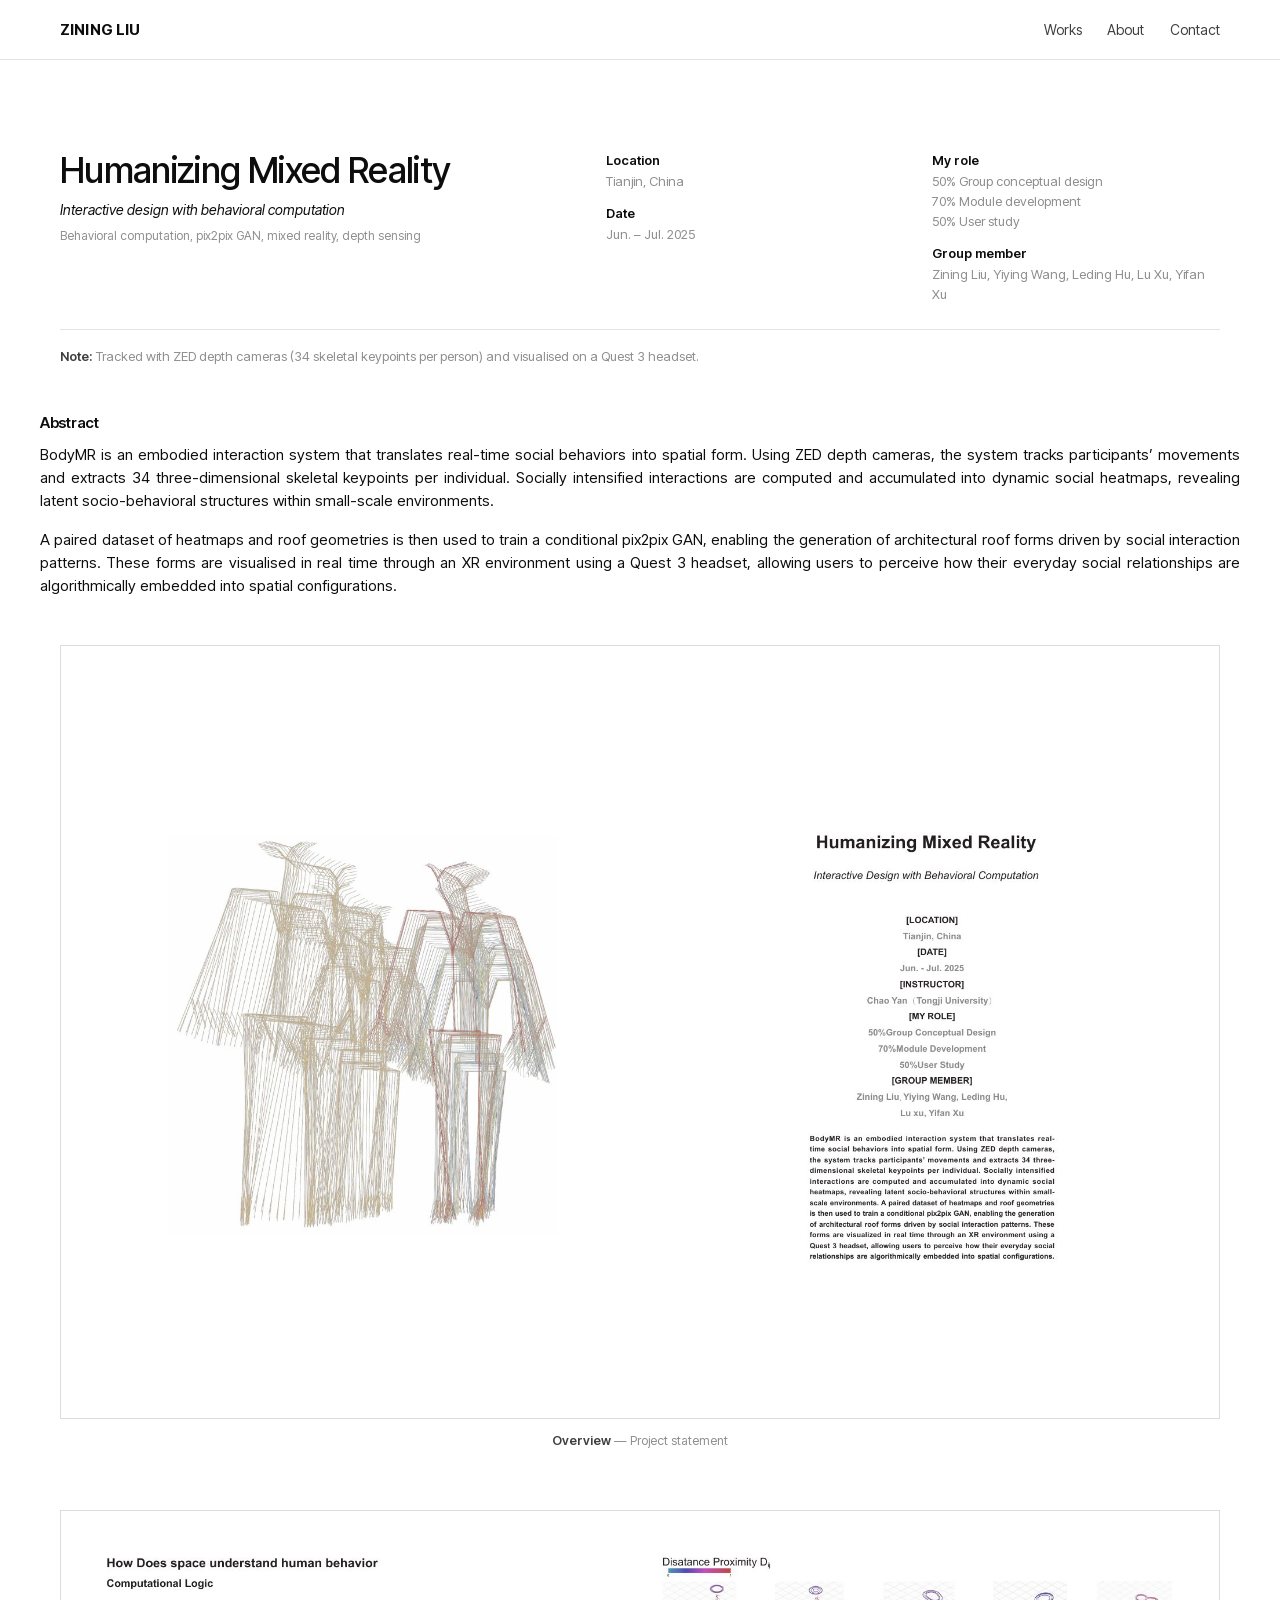
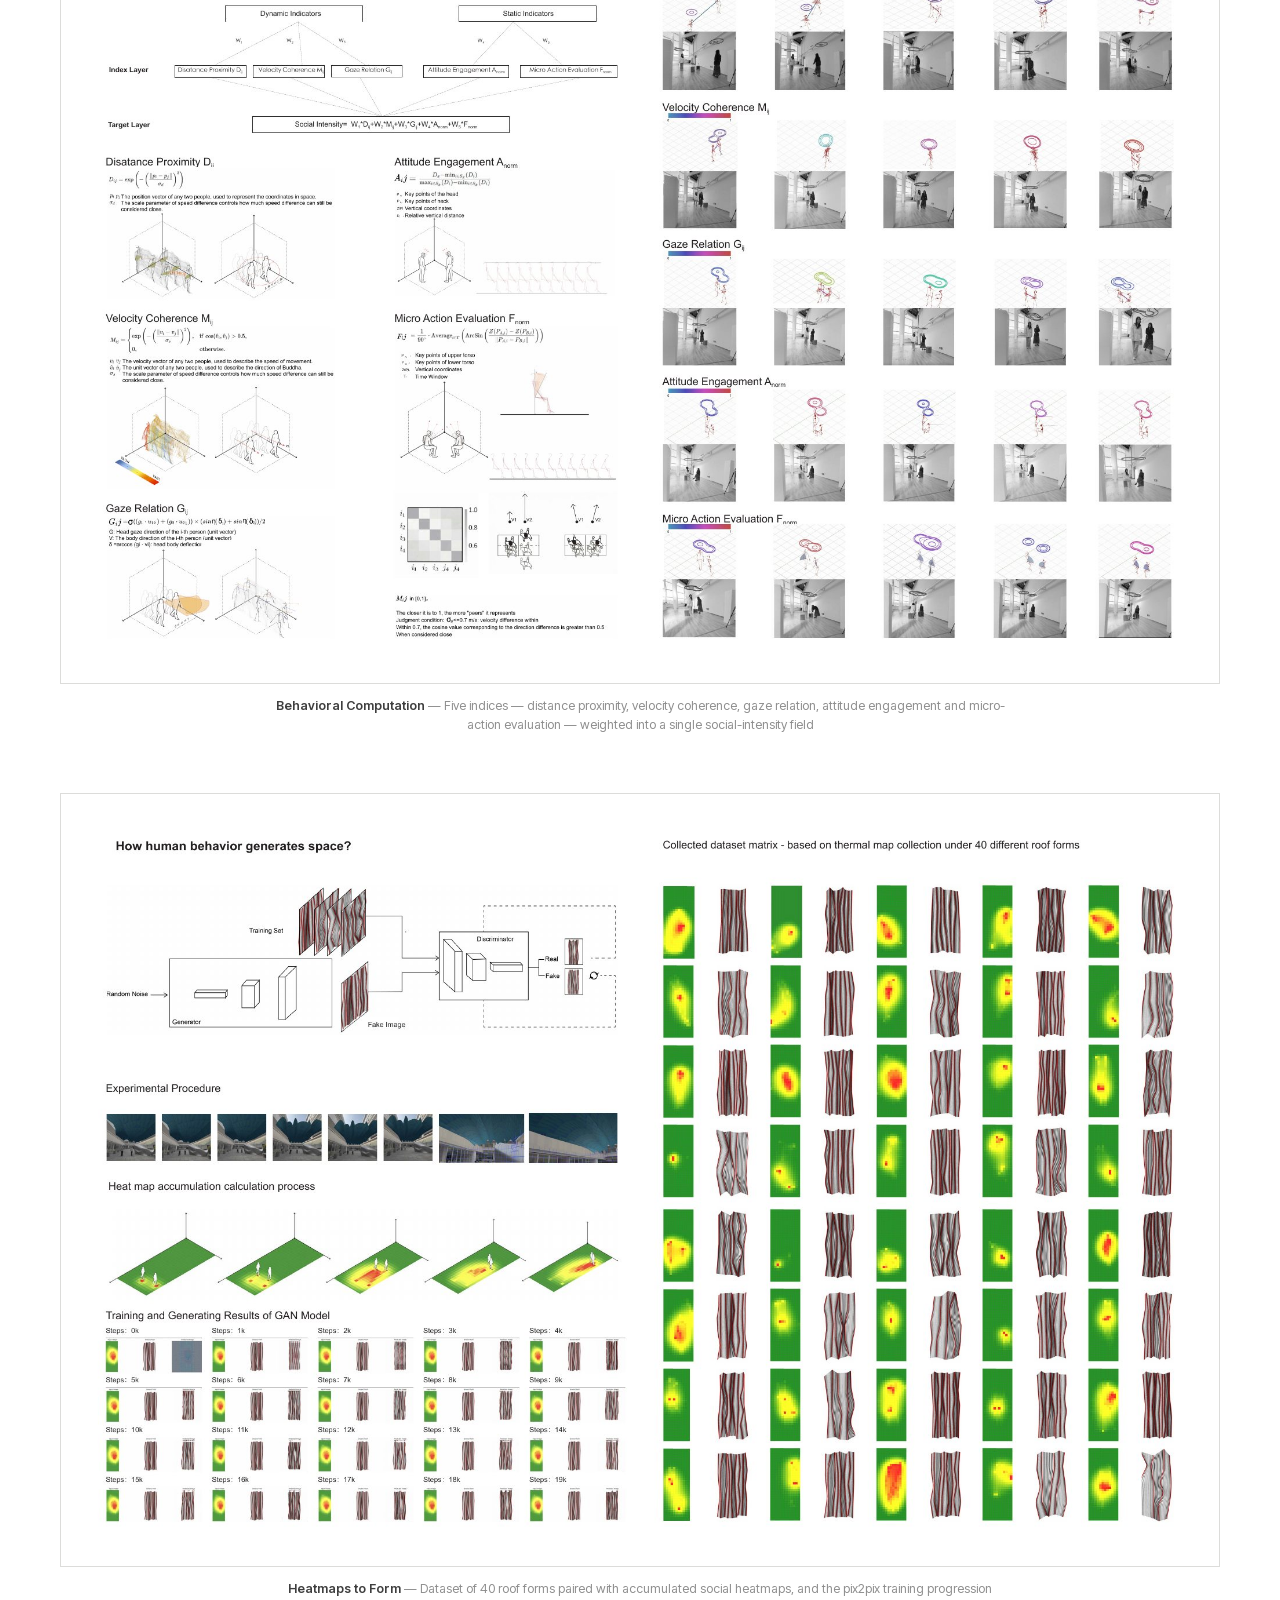
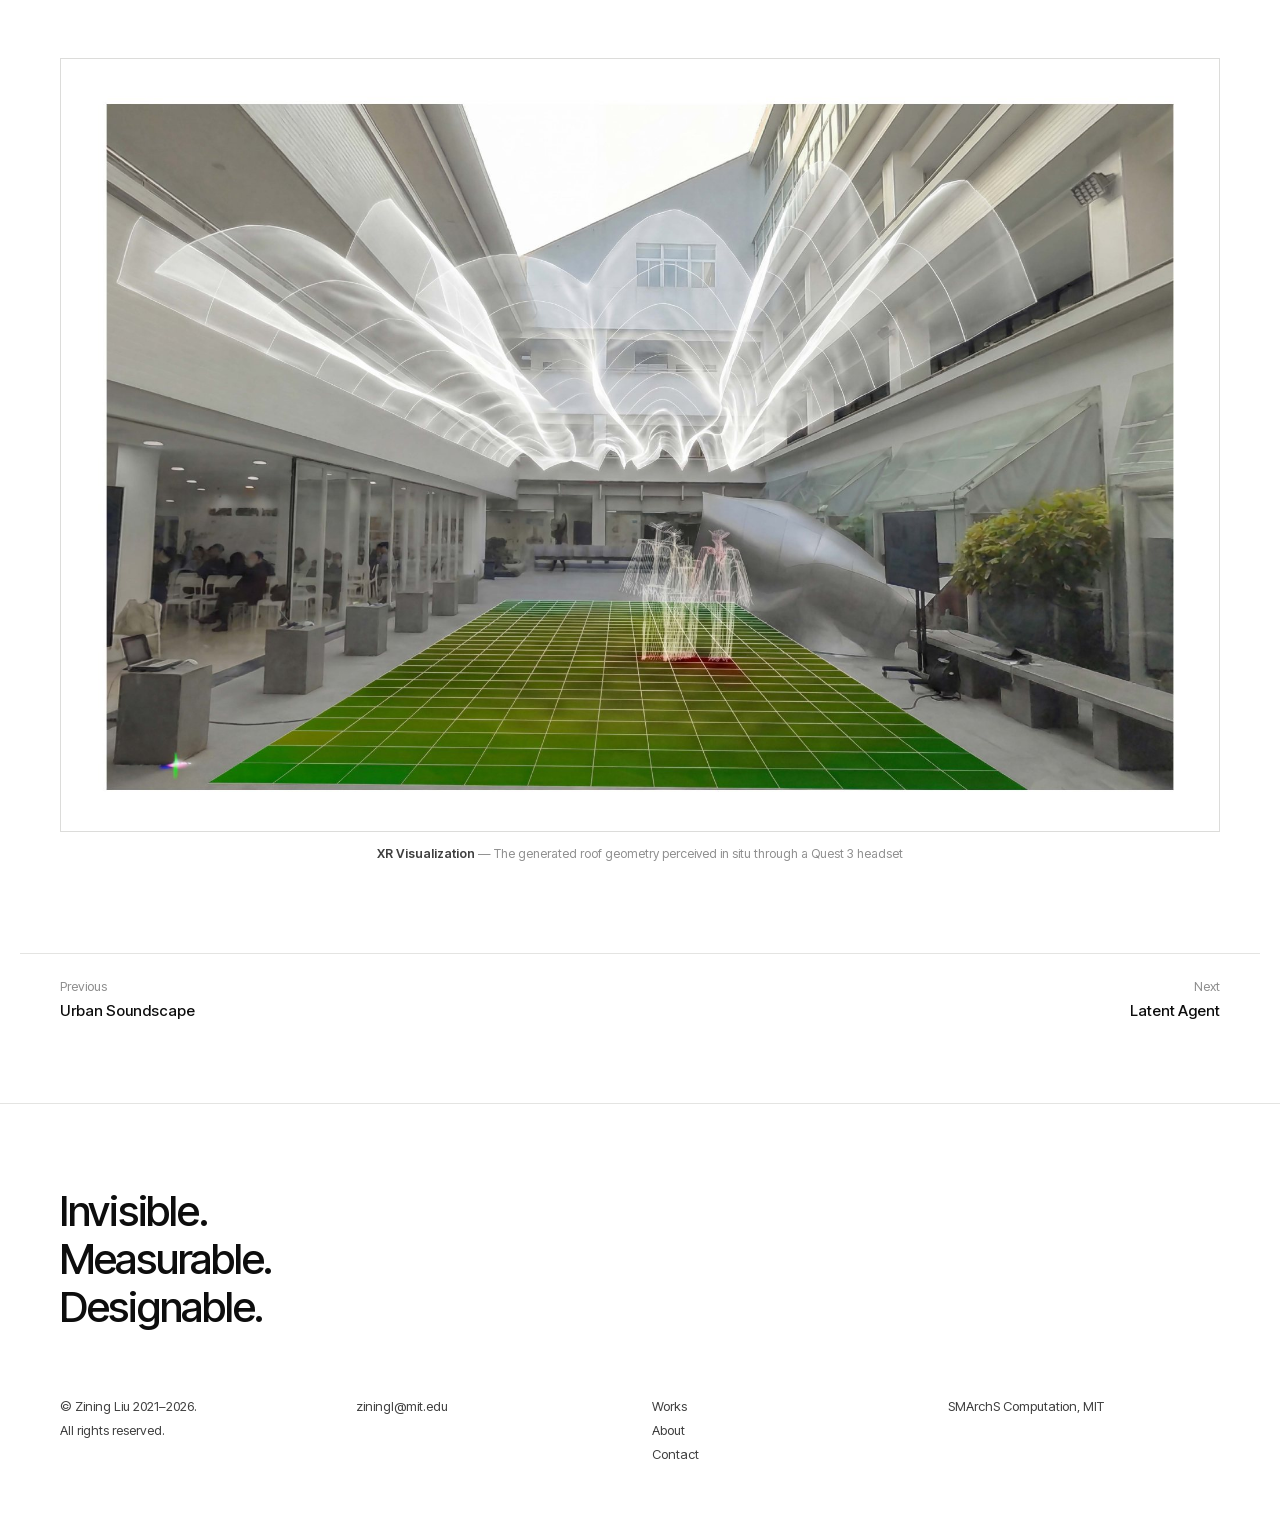
==== bodymr.html @ 59ae319b "Add Patches Are Enough (training-free VPR) as project 01 New entry page with five paper figures, rad" ====
<!doctype html>
<html lang="en">
<head>
<meta charset="utf-8">
<meta name="viewport" content="width=device-width, initial-scale=1">
<title>Humanizing Mixed Reality — Zining Liu</title>
<meta name="description" content="Interactive design with behavioral computation">
<meta property="og:title" content="Humanizing Mixed Reality — Zining Liu">
<meta property="og:description" content="Interactive design with behavioral computation">
<meta property="og:type" content="website">
<link rel="icon" href="favicon.svg" type="image/svg+xml">
<link rel="preload" href="assets/fonts/InterTight-latin.woff2" as="font" type="font/woff2" crossorigin>
<link rel="stylesheet" href="assets/css/site.css">
</head>
<body>

<header class="topbar">
  <div class="wrap">
    <a class="brand" href="index.html">Zining Liu</a>
    <nav class="nav" aria-label="Primary">
        <a href="index.html#works">Works</a>
        <a href="index.html#about">About</a>
        <a href="mailto:ziningl@mit.edu">Contact</a>
    </nav>
  </div>
</header>

<main>

<section class="wrap titleblock">
  <div>
    <h1>Humanizing Mixed Reality</h1>
    <p class="sub">Interactive design with behavioral computation</p>
    <p class="tags">Behavioral computation, pix2pix GAN, mixed reality, depth sensing</p>
  </div>
  <dl>
      <dt>Location</dt><dd>Tianjin, China</dd>
      <dt>Date</dt><dd>Jun. – Jul. 2025</dd>
  </dl>
  <dl>
      <dt>My role</dt><dd>50% Group conceptual design<br>70% Module development<br>50% User study</dd>
      <dt>Group member</dt><dd>Zining Liu, Yiying Wang, Leding Hu, Lu Xu, Yifan Xu</dd>
  </dl>
</section>

<section class="wrap"><p class="note"><b>Note:</b> Tracked with ZED depth cameras (34 skeletal keypoints per person) and visualised on a Quest 3 headset.</p></section>

<section class="wrap body">
  <h2>Abstract</h2>
  <p>BodyMR is an embodied interaction system that translates real-time social behaviors into spatial form. Using ZED depth cameras, the system tracks participants’ movements and extracts 34 three-dimensional skeletal keypoints per individual. Socially intensified interactions are computed and accumulated into dynamic social heatmaps, revealing latent socio-behavioral structures within small-scale environments.</p>
  <p>A paired dataset of heatmaps and roof geometries is then used to train a conditional pix2pix GAN, enabling the generation of architectural roof forms driven by social interaction patterns. These forms are visualised in real time through an XR environment using a Quest 3 headset, allowing users to perceive how their everyday social relationships are algorithmically embedded into spatial configurations.</p>
</section>

<section class="wrap plates">
      <figure class="plate">
        <button type="button" data-full="assets/pages/p18.jpg?v=3" data-caption="Project statement">
          <img src="assets/thumbs/p18.jpg?v=3" srcset="assets/thumbs/p18.jpg?v=3 760w, assets/pages/p18.jpg?v=3 1998w" sizes="(max-width: 900px) 92vw, 1160px"
               alt="Project statement" loading="lazy" width="1998" height="1332">
        </button>
        <figcaption><b>Overview</b> &mdash; Project statement</figcaption>
      </figure>
      <figure class="plate">
        <button type="button" data-full="assets/pages/p19.jpg?v=3" data-caption="Five indices — distance proximity, velocity coherence, gaze relation, attitude engagement and micro-action evaluation — weighted into a single social-intensity field">
          <img src="assets/thumbs/p19.jpg?v=3" srcset="assets/thumbs/p19.jpg?v=3 760w, assets/pages/p19.jpg?v=3 1998w" sizes="(max-width: 900px) 92vw, 1160px"
               alt="Five indices — distance proximity, velocity coherence, gaze relation, attitude engagement and micro-action evaluation — weighted into a single social-intensity field" loading="lazy" width="1998" height="1332">
        </button>
        <figcaption><b>Behavioral Computation</b> &mdash; Five indices — distance proximity, velocity coherence, gaze relation, attitude engagement and micro-action evaluation — weighted into a single social-intensity field</figcaption>
      </figure>
      <figure class="plate">
        <button type="button" data-full="assets/pages/p20.jpg?v=3" data-caption="Dataset of 40 roof forms paired with accumulated social heatmaps, and the pix2pix training progression">
          <img src="assets/thumbs/p20.jpg?v=3" srcset="assets/thumbs/p20.jpg?v=3 760w, assets/pages/p20.jpg?v=3 1998w" sizes="(max-width: 900px) 92vw, 1160px"
               alt="Dataset of 40 roof forms paired with accumulated social heatmaps, and the pix2pix training progression" loading="lazy" width="1998" height="1332">
        </button>
        <figcaption><b>Heatmaps to Form</b> &mdash; Dataset of 40 roof forms paired with accumulated social heatmaps, and the pix2pix training progression</figcaption>
      </figure>
      <figure class="plate">
        <button type="button" data-full="assets/pages/p21.jpg?v=3" data-caption="The generated roof geometry perceived in situ through a Quest 3 headset">
          <img src="assets/thumbs/p21.jpg?v=3" srcset="assets/thumbs/p21.jpg?v=3 760w, assets/pages/p21.jpg?v=3 1998w" sizes="(max-width: 900px) 92vw, 1160px"
               alt="The generated roof geometry perceived in situ through a Quest 3 headset" loading="lazy" width="1998" height="1332">
        </button>
        <figcaption><b>XR Visualization</b> &mdash; The generated roof geometry perceived in situ through a Quest 3 headset</figcaption>
      </figure>
</section>

<nav class="wrap pager" aria-label="Project navigation">
  <a href="soundscape.html">Previous<strong>Urban Soundscape</strong></a>
  <a class="r" href="latent-agent.html">Next<strong>Latent Agent</strong></a>
</nav>

</main>

<footer class="foot">
  <div class="wrap">
    <p class="statement">Invisible. Measurable. Designable.</p>
    <div class="foot__cols">
      <div>
        <span>&copy; Zining Liu 2021&ndash;2026.</span>
        <span>All rights reserved.</span>
      </div>
      <div>
        <a href="mailto:ziningl@mit.edu">ziningl@mit.edu</a>
      </div>
      <div>
        <a href="index.html#works">Works</a>
        <a href="index.html#about">About</a>
        <a href="mailto:ziningl@mit.edu">Contact</a>
      </div>
      <div>
        <span>SMArchS Computation, MIT</span>
      </div>
    </div>
  </div>
</footer>

<script src="assets/js/site.js"></script>
</body>
</html>
---- assets/css/site.css ----
/* Zining Liu — portfolio site
   Minimal editorial layout: white ground, Inter Tight, two-column work grid,
   justified body copy, quiet grey captions. */

@font-face{
  font-family:"Inter Tight"; font-style:normal; font-weight:100 900; font-display:swap;
  src:url("../fonts/InterTight-latin.woff2") format("woff2");
  unicode-range:U+0000-00FF,U+0131,U+0152-0153,U+02BB-02BC,U+02C6,U+02DA,U+02DC,U+0304,U+0308,U+0329,U+2000-206F,U+20AC,U+2122,U+2191,U+2193,U+2212,U+2215,U+FEFF,U+FFFD;
}
@font-face{
  font-family:"Inter Tight"; font-style:normal; font-weight:100 900; font-display:swap;
  src:url("../fonts/InterTight-latin-ext.woff2") format("woff2");
  unicode-range:U+0100-02BA,U+02BD-02C5,U+02C7-02CC,U+02CE-02D7,U+02DD-02FF,U+0304,U+0308,U+0329,U+1D00-1DBF,U+1E00-1E9F,U+1EF2-1EFF,U+2020,U+20A0-20AB,U+20AD-20C0,U+2113,U+2C60-2C7F,U+A720-A7FF;
}
@font-face{
  font-family:"Inter Tight"; font-style:italic; font-weight:100 900; font-display:swap;
  src:url("../fonts/InterTight-italic-latin.woff2") format("woff2");
  unicode-range:U+0000-00FF,U+0131,U+0152-0153,U+02BB-02BC,U+02C6,U+02DA,U+02DC,U+0304,U+0308,U+0329,U+2000-206F,U+20AC,U+2122,U+2191,U+2193,U+2212,U+2215,U+FEFF,U+FFFD;
}

:root{
  --bg:#ffffff;
  --band:#ffffff;
  --tile:#ffffff;
  --ink:#0d0d0d;
  --ink-2:#3f3f3f;
  --ink-3:#8e8e8e;
  --rule:#e4e4e2;
  --hair:#dcdcda;
  --maxw:1240px;
  --pad:clamp(20px,4vw,40px);
  --bar:60px;
  --r:0;
}

*,*::before,*::after{box-sizing:border-box}
html{-webkit-text-size-adjust:100%; scroll-behavior:smooth}
body{
  margin:0;
  background:var(--bg);
  color:var(--ink);
  font-family:"Inter Tight","Inter","Helvetica Neue",Helvetica,Arial,"PingFang SC",sans-serif;
  font-size:15px;
  line-height:1.55;
  font-feature-settings:"cv05" 1;
  -webkit-font-smoothing:antialiased;
}
img{max-width:100%; display:block}
a{color:inherit}
h1,h2,h3,h4{margin:0; font-weight:500; letter-spacing:-.018em; line-height:1.15}

.wrap{max-width:var(--maxw); margin:0 auto; padding-inline:var(--pad)}

/* ------------------------------------------------------------- top bar */
.topbar{
  position:sticky; top:0; z-index:60; height:var(--bar);
  display:flex; align-items:center;
  background:rgba(255,255,255,.94);
  backdrop-filter:saturate(180%) blur(10px);
  border-bottom:1px solid var(--rule);
}
.topbar .wrap{display:flex; align-items:center; justify-content:space-between; width:100%; min-width:0; gap:clamp(12px,3vw,24px)}
.brand{
  font-size:15px; font-weight:700; letter-spacing:.01em;
  text-transform:uppercase; text-decoration:none; white-space:nowrap;
}
.nav{display:flex; gap:clamp(14px,2vw,26px); align-items:center; min-width:0; overflow-x:auto; scrollbar-width:none}
.nav::-webkit-scrollbar{display:none}
.nav a{font-size:14px; text-decoration:none; color:var(--ink-2); white-space:nowrap}
.nav a:hover,.nav a[aria-current="page"]{color:var(--ink)}

/* ------------------------------------------------------------- landing */
.intro{padding-block:clamp(56px,9vw,120px) clamp(36px,5vw,64px)}
.intro h1{font-size:clamp(34px,4.6vw,54px); font-weight:500; letter-spacing:-.03em}
.intro .bio{
  margin:clamp(18px,2.6vw,30px) 0 0; max-width:860px;
  text-align:justify; hyphens:auto; color:var(--ink);
}
.intro .bio + .bio{margin-top:1em}

/* ------------------------------------------------- work grid (2 columns) */
.grid{
  display:grid; grid-template-columns:repeat(3,minmax(0,1fr));
  gap:clamp(32px,4.2vw,58px) clamp(20px,2.6vw,34px);
  padding-bottom:clamp(50px,7vw,96px);
}
@media (max-width:1040px){ .grid{grid-template-columns:repeat(2,minmax(0,1fr))} }
.card{display:block; text-decoration:none}
.card__fig{
  overflow:hidden; background:var(--tile);
  aspect-ratio:1/1; border:1px solid var(--hair);
}
.card__fig img{
  width:100%; height:100%; object-fit:cover;
  transition:transform .7s cubic-bezier(.2,.7,.2,1), opacity .3s ease;
}
.card:hover .card__fig img{transform:scale(1.018)}
.card__meta{
  display:flex; align-items:center; gap:9px;
  margin:13px 0 3px; font-size:11px; letter-spacing:.02em; color:var(--ink-3);
}
.card__meta i{display:block; width:1px; height:11px; background:#cfcfcf}
.card h3{font-size:clamp(17px,1.6vw,20px); font-weight:500; margin:2px 0 0}
.card:hover h3{text-decoration:underline; text-underline-offset:3px; text-decoration-thickness:1px}
.card__sub{margin:5px 0 0; font-size:13.5px; color:var(--ink-2)}
.card__tags{margin:5px 0 0; font-size:11px; color:var(--ink-3)}
@media (max-width:760px){ .grid{grid-template-columns:1fr} }

/* ------------------------------------------------------- section blocks */
.block{padding-block:clamp(40px,5vw,72px); border-top:1px solid var(--rule)}
.block h2{font-size:15px; font-weight:600; margin-bottom:18px}
.cols{display:grid; grid-template-columns:minmax(0,1.6fr) minmax(0,1fr); gap:clamp(24px,4vw,64px)}
.cols p{margin:0 0 1em; text-align:justify; hyphens:auto}
.cols p:last-child{margin-bottom:0}
.facts{margin:0; font-size:14px}
.facts dt{font-size:12px; color:var(--ink-3); margin-top:14px}
.facts dt:first-child{margin-top:0}
.facts dd{margin:2px 0 0}
.facts a{color:var(--ink); text-decoration:underline; text-underline-offset:3px; text-decoration-thickness:1px; text-decoration-color:#c9c9c9}
.facts a:hover{text-decoration-color:var(--ink)}
@media (max-width:760px){ .cols{grid-template-columns:1fr} }

/* --------------------------------------------------------- project page */
.titleblock{
  display:grid; gap:clamp(16px,3vw,48px);
  grid-template-columns:minmax(0,1.5fr) minmax(0,.85fr) minmax(0,.85fr);
  padding-block:clamp(48px,7vw,96px) clamp(16px,2vw,24px);
}
.titleblock h1{font-size:clamp(26px,3.2vw,36px); font-weight:500}
.titleblock .sub{margin:8px 0 0; font-size:14px; font-style:italic; color:var(--ink)}
.titleblock .tags{margin:6px 0 0; font-size:12px; color:var(--ink-3)}
.titleblock dl{margin:0; font-size:13px}
.titleblock dt{font-weight:600; margin-top:12px}
.titleblock dt:first-child{margin-top:0}
.titleblock dd{margin:1px 0 0; color:var(--ink-3)}
.titleblock dd a{color:var(--ink-3)}
.titleblock dd a:hover{color:var(--ink)}
@media (max-width:900px){ .titleblock{grid-template-columns:1fr 1fr} .titleblock > :first-child{grid-column:1/-1} }
@media (max-width:560px){ .titleblock{grid-template-columns:1fr} }

.note,.divider{
  border-top:1px solid var(--rule);
  padding-top:16px; margin:0 0 clamp(28px,4vw,48px);
  font-size:13px; color:var(--ink-3);
}
.divider{padding-top:0; margin-bottom:clamp(24px,3.4vw,40px)}
.note b{color:var(--ink-2); font-weight:600}

.body h2{font-size:15px; font-weight:600; margin:0 0 12px}
.body p{margin:0 0 1em; text-align:justify; hyphens:auto}
.body p:last-child{margin-bottom:0}
.body{max-width:none; padding-bottom:clamp(28px,4vw,48px)}

/* ------------------------------------------------------------- plates */
.plates{display:flex; flex-direction:column; gap:clamp(34px,4.6vw,68px); padding-bottom:clamp(50px,7vw,96px)}
.plate{margin:0}
.plate button{
  display:block; width:100%; padding:0; border:1px solid var(--hair);
  overflow:hidden; background:var(--tile); cursor:zoom-in; font:inherit; line-height:0;
}
.plate button:focus-visible{outline:2px solid var(--ink); outline-offset:3px}
.plate img{width:100%; height:auto}
.plate figcaption{
  margin:12px auto 0; max-width:760px; text-align:center;
  font-size:12.5px; color:var(--ink-3);
}
.plate figcaption b{color:var(--ink-2); font-weight:600}

/* --------------------------------------------------------- prev / next */
.pager{
  display:flex; justify-content:space-between; gap:20px;
  border-top:1px solid var(--rule); padding-block:22px 4px;
  font-size:13px; color:var(--ink-3);
}
.pager a{text-decoration:none; color:var(--ink-3)}
.pager a:hover{color:var(--ink)}
.pager strong{display:block; font-weight:500; font-size:15px; color:var(--ink); margin-top:3px}
.pager .r{text-align:right}

/* ------------------------------------------------------------- footer */
.foot{background:var(--band); border-top:1px solid var(--rule); margin-top:clamp(40px,6vw,84px); padding-block:clamp(48px,6.5vw,90px) clamp(34px,4vw,56px)}
.foot .statement{
  font-size:clamp(26px,3.6vw,42px); font-weight:500; letter-spacing:-.03em;
  line-height:1.15; max-width:14ch; margin:0 0 clamp(34px,5vw,64px);
}
.foot__cols{
  display:grid; gap:16px 24px;
  grid-template-columns:repeat(4,minmax(0,1fr));
  font-size:13px; color:var(--ink-2);
}
.foot__cols div{display:flex; flex-direction:column; gap:4px}
.foot__cols a{text-decoration:none; color:var(--ink-2)}
.foot__cols a:hover{color:var(--ink); text-decoration:underline; text-underline-offset:3px}
@media (max-width:760px){ .foot__cols{grid-template-columns:1fr 1fr} .foot .statement{max-width:none} }

/* ------------------------------------------------------------ lightbox */
.lb{position:fixed; inset:0; z-index:100; display:none; background:#fff; padding:clamp(12px,2vw,24px); flex-direction:column}
.lb.is-open{display:flex}
.lb__bar{
  display:flex; align-items:center; justify-content:space-between; gap:16px;
  font-size:12.5px; color:var(--ink-3); padding-bottom:12px; border-bottom:1px solid var(--rule);
}
.lb__bar button{
  border:1px solid var(--rule); background:#fff; cursor:pointer; font:inherit; font-size:12.5px;
  padding:6px 14px; color:var(--ink);
}
.lb__bar button:hover{border-color:var(--ink)}
.lb__nav{display:flex; gap:8px}
.lb__stage{flex:1; min-height:0; display:flex; align-items:center; justify-content:center; padding-top:14px}
.lb__stage img{max-width:100%; max-height:100%; object-fit:contain}

@media print{ .topbar,.lb,.pager{display:none} }
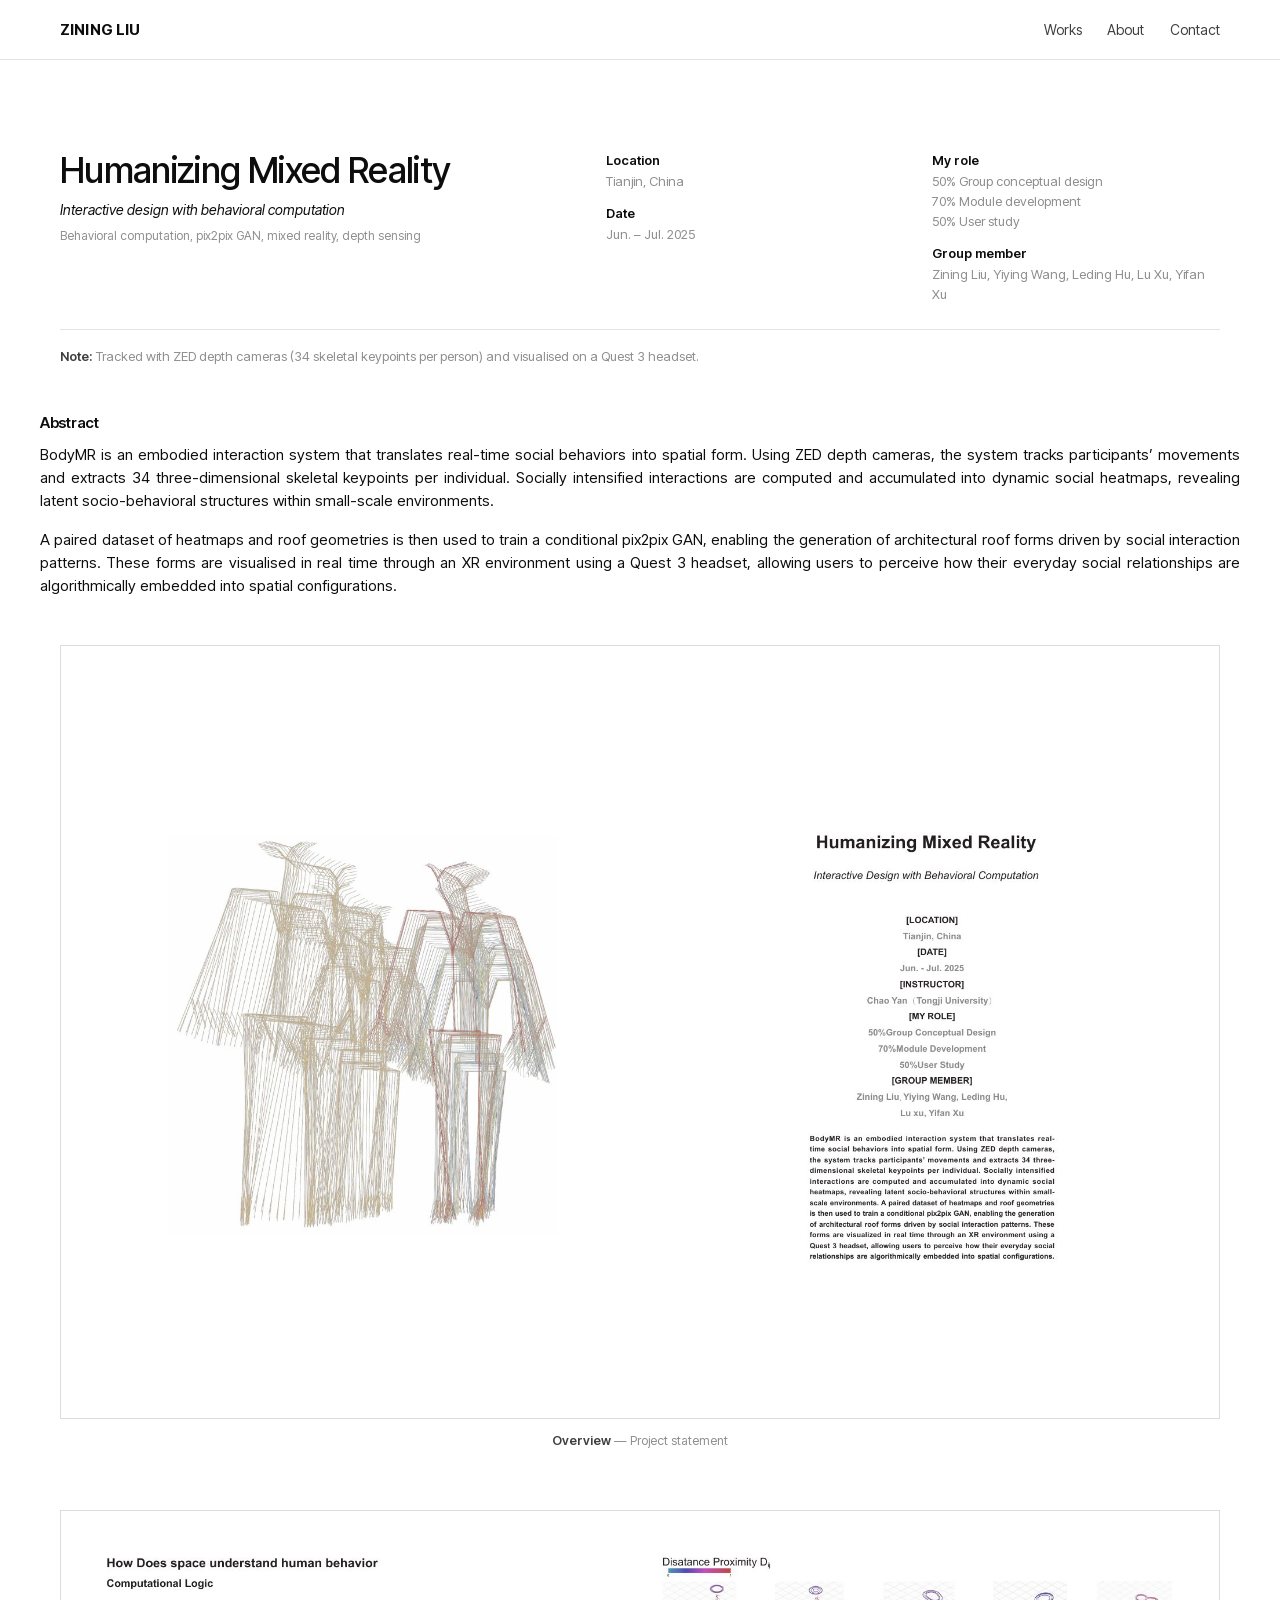
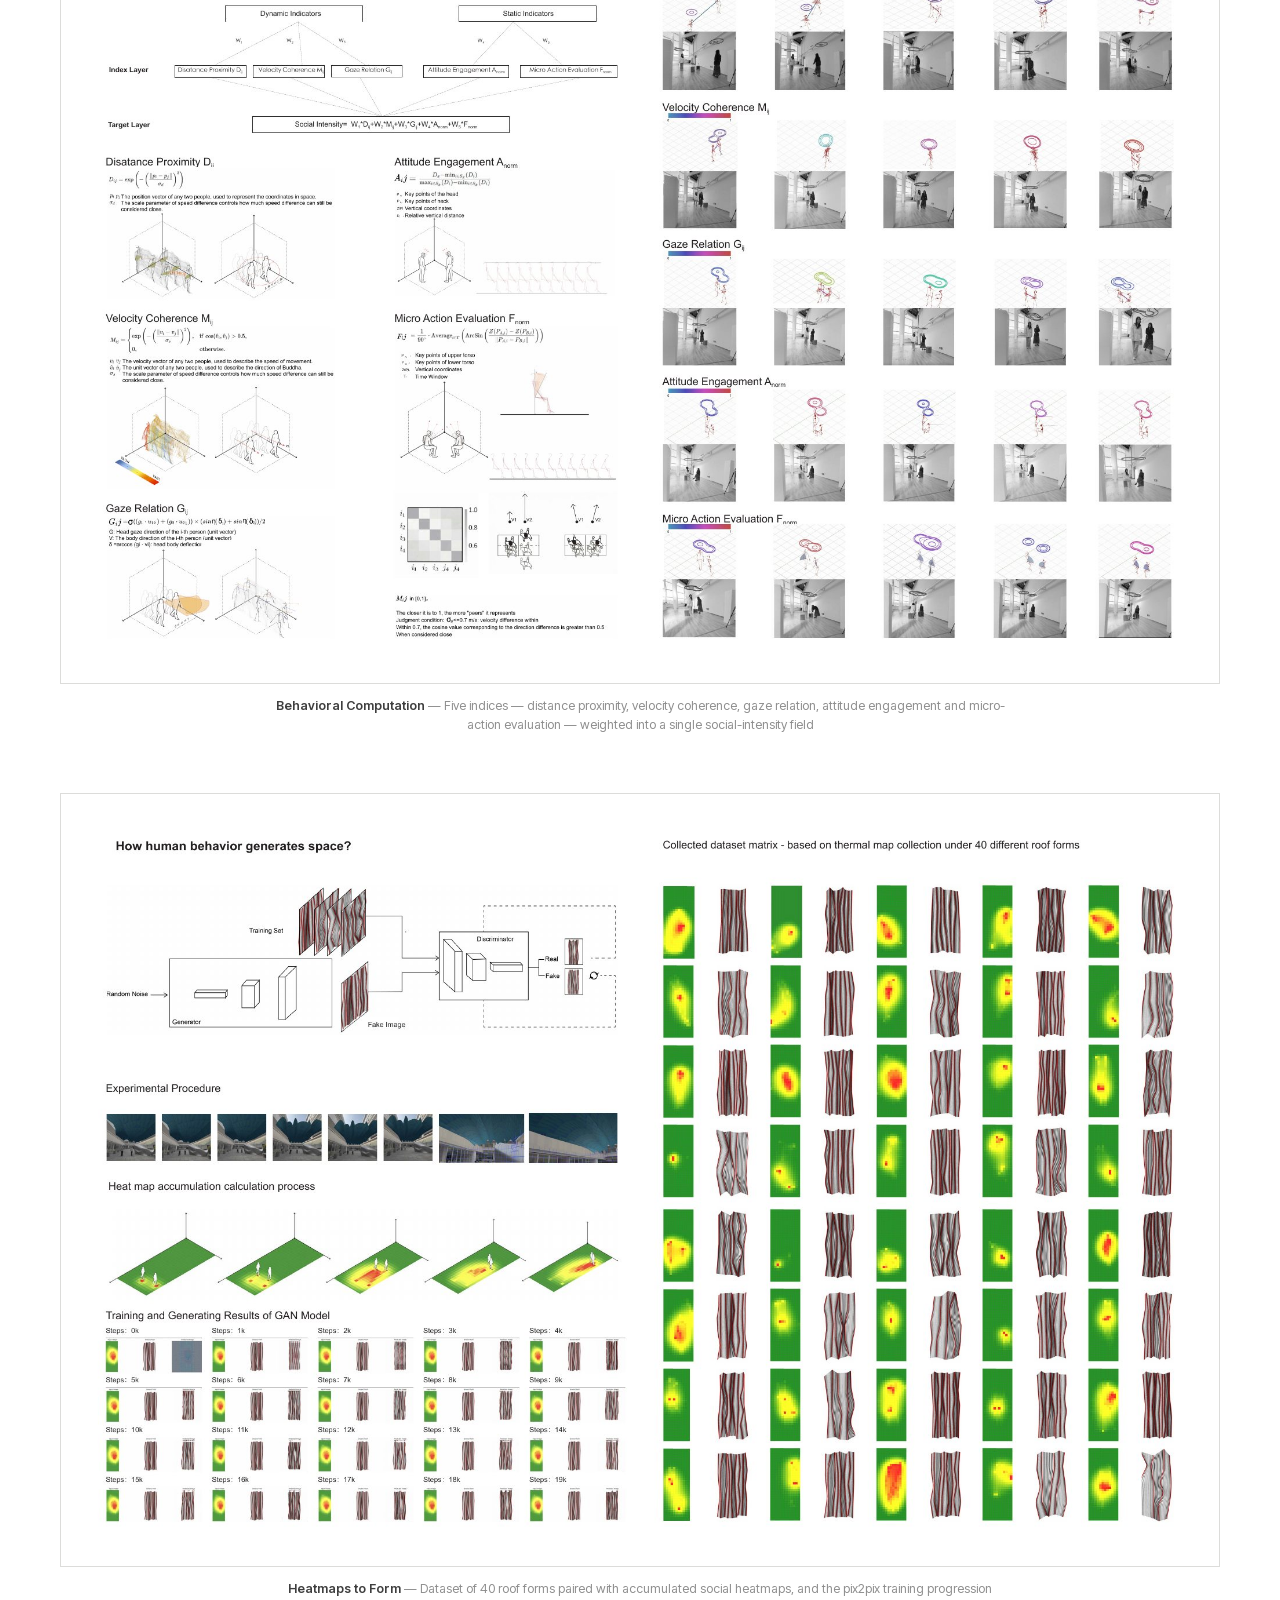
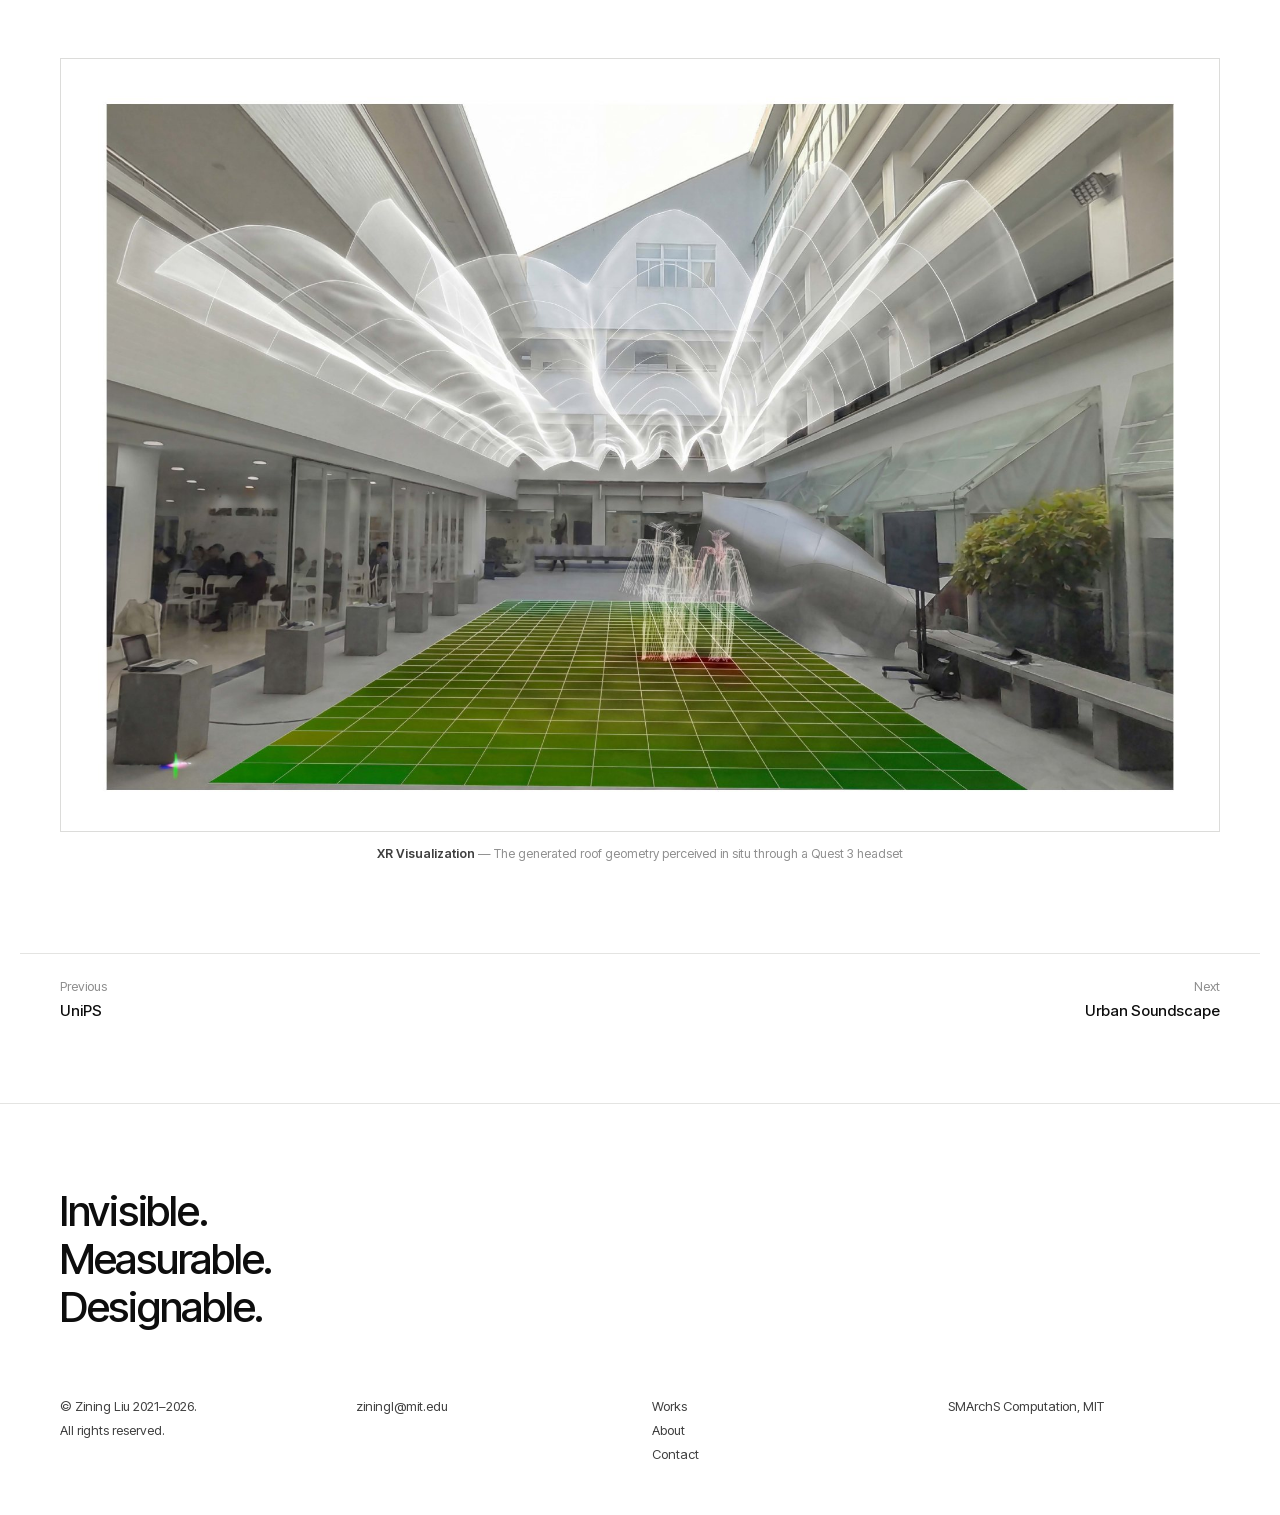
==== commit 21ff6e02: "Reorder works: Humanizing Mixed Reality second, LiWeaving fourth Co-Authored-By: Claude Fable 5.1 <n" ====
--- a/bodymr.html
+++ b/bodymr.html
@@ -53,29 +53,29 @@
 
 <section class="wrap plates">
       <figure class="plate">
-        <button type="button" data-full="assets/pages/p18.jpg?v=3" data-caption="Project statement">
-          <img src="assets/thumbs/p18.jpg?v=3" srcset="assets/thumbs/p18.jpg?v=3 760w, assets/pages/p18.jpg?v=3 1998w" sizes="(max-width: 900px) 92vw, 1160px"
+        <button type="button" data-full="assets/pages/p18.jpg?v=6" data-caption="Project statement">
+          <img src="assets/thumbs/p18.jpg?v=6" srcset="assets/thumbs/p18.jpg?v=6 760w, assets/pages/p18.jpg?v=6 1998w" sizes="(max-width: 900px) 92vw, 1160px"
                alt="Project statement" loading="lazy" width="1998" height="1332">
         </button>
         <figcaption><b>Overview</b> &mdash; Project statement</figcaption>
       </figure>
       <figure class="plate">
-        <button type="button" data-full="assets/pages/p19.jpg?v=3" data-caption="Five indices — distance proximity, velocity coherence, gaze relation, attitude engagement and micro-action evaluation — weighted into a single social-intensity field">
-          <img src="assets/thumbs/p19.jpg?v=3" srcset="assets/thumbs/p19.jpg?v=3 760w, assets/pages/p19.jpg?v=3 1998w" sizes="(max-width: 900px) 92vw, 1160px"
+        <button type="button" data-full="assets/pages/p19.jpg?v=6" data-caption="Five indices — distance proximity, velocity coherence, gaze relation, attitude engagement and micro-action evaluation — weighted into a single social-intensity field">
+          <img src="assets/thumbs/p19.jpg?v=6" srcset="assets/thumbs/p19.jpg?v=6 760w, assets/pages/p19.jpg?v=6 1998w" sizes="(max-width: 900px) 92vw, 1160px"
                alt="Five indices — distance proximity, velocity coherence, gaze relation, attitude engagement and micro-action evaluation — weighted into a single social-intensity field" loading="lazy" width="1998" height="1332">
         </button>
         <figcaption><b>Behavioral Computation</b> &mdash; Five indices — distance proximity, velocity coherence, gaze relation, attitude engagement and micro-action evaluation — weighted into a single social-intensity field</figcaption>
       </figure>
       <figure class="plate">
-        <button type="button" data-full="assets/pages/p20.jpg?v=3" data-caption="Dataset of 40 roof forms paired with accumulated social heatmaps, and the pix2pix training progression">
-          <img src="assets/thumbs/p20.jpg?v=3" srcset="assets/thumbs/p20.jpg?v=3 760w, assets/pages/p20.jpg?v=3 1998w" sizes="(max-width: 900px) 92vw, 1160px"
+        <button type="button" data-full="assets/pages/p20.jpg?v=6" data-caption="Dataset of 40 roof forms paired with accumulated social heatmaps, and the pix2pix training progression">
+          <img src="assets/thumbs/p20.jpg?v=6" srcset="assets/thumbs/p20.jpg?v=6 760w, assets/pages/p20.jpg?v=6 1998w" sizes="(max-width: 900px) 92vw, 1160px"
                alt="Dataset of 40 roof forms paired with accumulated social heatmaps, and the pix2pix training progression" loading="lazy" width="1998" height="1332">
         </button>
         <figcaption><b>Heatmaps to Form</b> &mdash; Dataset of 40 roof forms paired with accumulated social heatmaps, and the pix2pix training progression</figcaption>
       </figure>
       <figure class="plate">
-        <button type="button" data-full="assets/pages/p21.jpg?v=3" data-caption="The generated roof geometry perceived in situ through a Quest 3 headset">
-          <img src="assets/thumbs/p21.jpg?v=3" srcset="assets/thumbs/p21.jpg?v=3 760w, assets/pages/p21.jpg?v=3 1998w" sizes="(max-width: 900px) 92vw, 1160px"
+        <button type="button" data-full="assets/pages/p21.jpg?v=6" data-caption="The generated roof geometry perceived in situ through a Quest 3 headset">
+          <img src="assets/thumbs/p21.jpg?v=6" srcset="assets/thumbs/p21.jpg?v=6 760w, assets/pages/p21.jpg?v=6 1998w" sizes="(max-width: 900px) 92vw, 1160px"
                alt="The generated roof geometry perceived in situ through a Quest 3 headset" loading="lazy" width="1998" height="1332">
         </button>
         <figcaption><b>XR Visualization</b> &mdash; The generated roof geometry perceived in situ through a Quest 3 headset</figcaption>
@@ -83,8 +83,8 @@
 </section>
 
 <nav class="wrap pager" aria-label="Project navigation">
-  <a href="soundscape.html">Previous<strong>Urban Soundscape</strong></a>
-  <a class="r" href="latent-agent.html">Next<strong>Latent Agent</strong></a>
+  <a href="vpr.html">Previous<strong>UniPS</strong></a>
+  <a class="r" href="soundscape.html">Next<strong>Urban Soundscape</strong></a>
 </nav>
 
 </main>
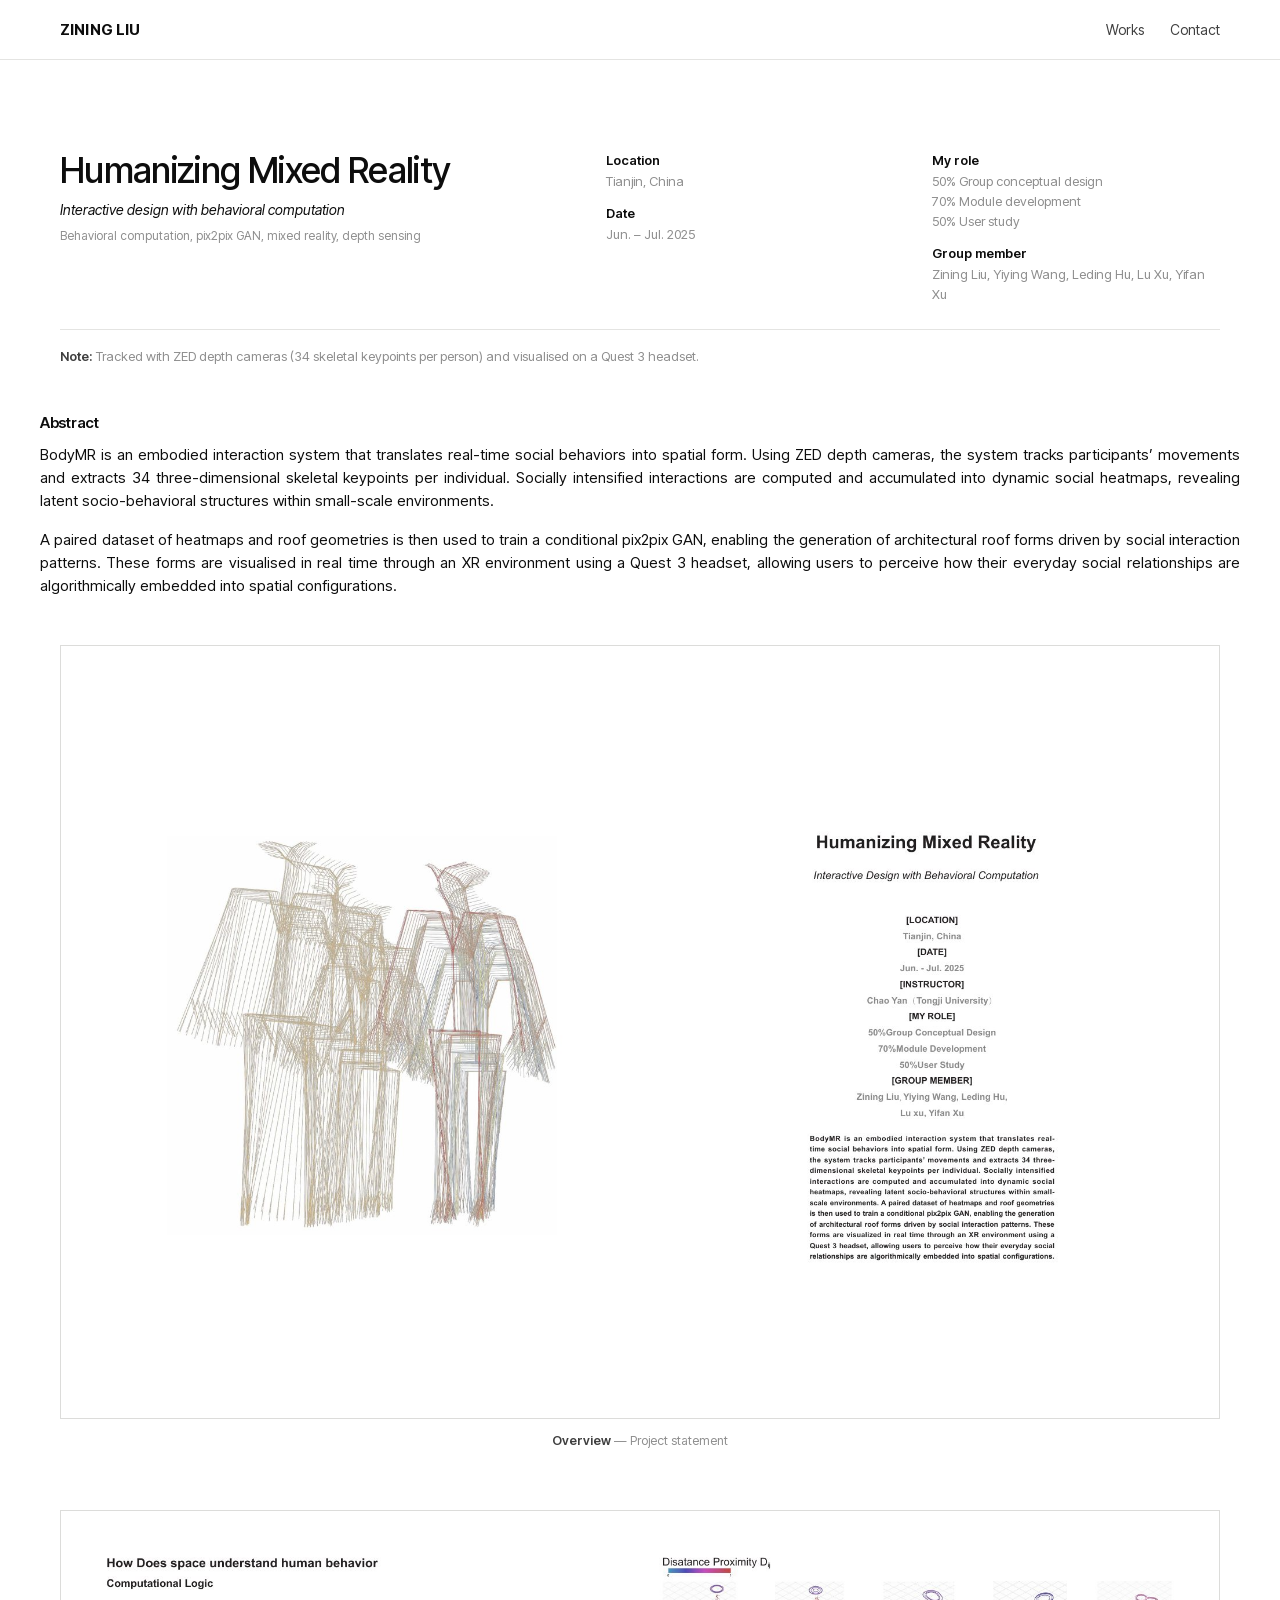
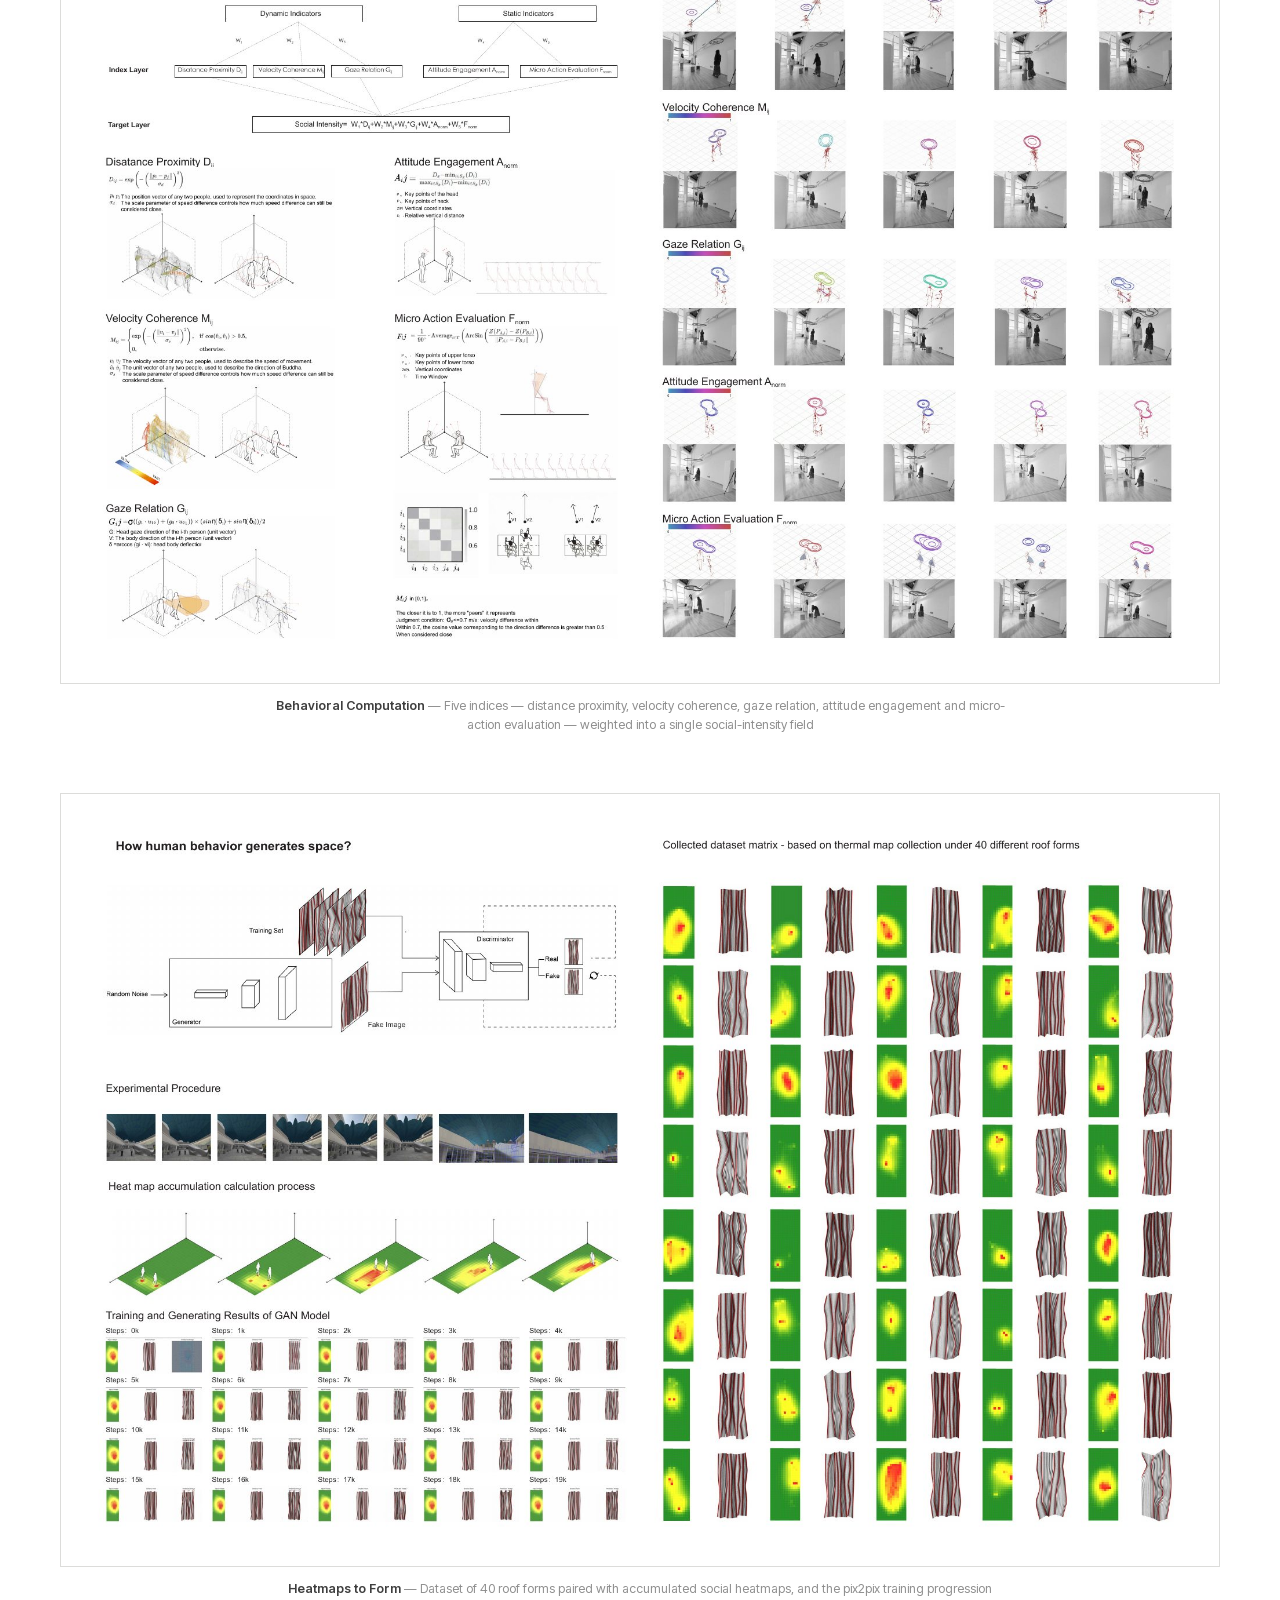
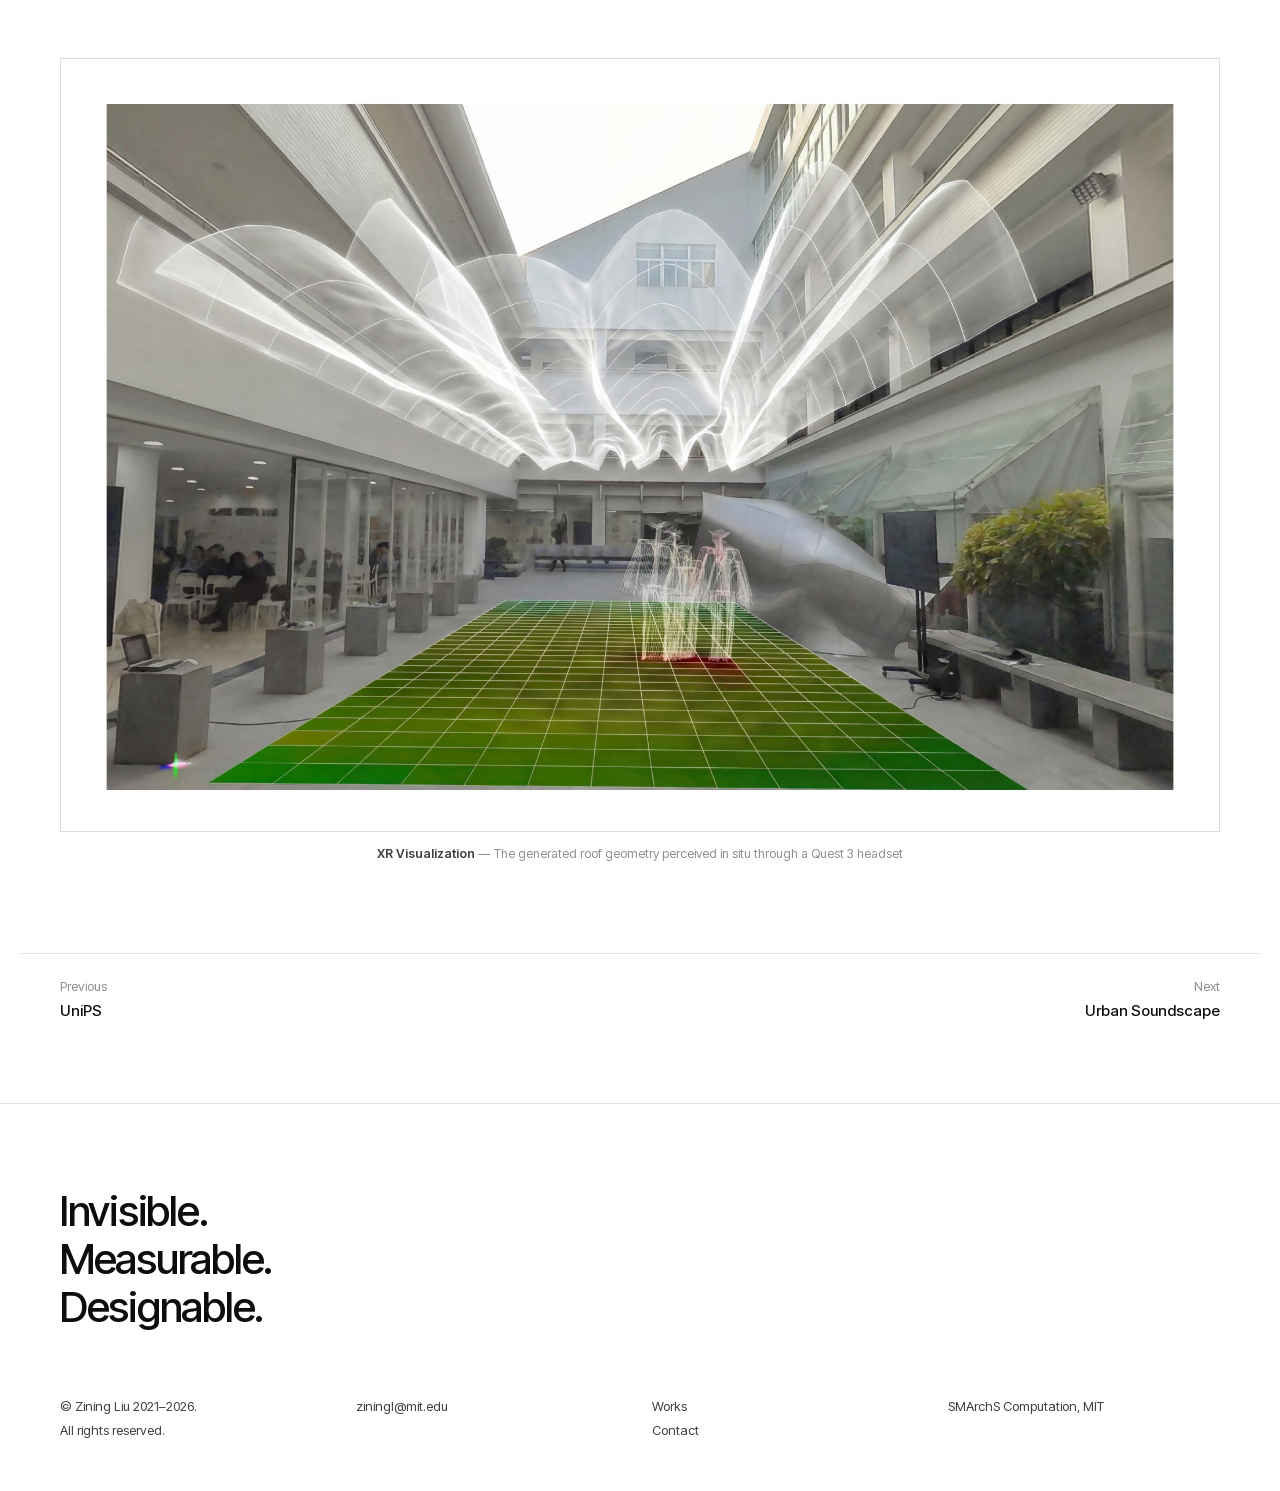
==== commit c6d1281f: "Index: drop the second bio paragraph and the About section Co-Authored-By: Claude Fable 5.1 <noreply" ====
--- a/bodymr.html
+++ b/bodymr.html
@@ -19,7 +19,6 @@
     <a class="brand" href="index.html">Zining Liu</a>
     <nav class="nav" aria-label="Primary">
         <a href="index.html#works">Works</a>
-        <a href="index.html#about">About</a>
         <a href="mailto:ziningl@mit.edu">Contact</a>
     </nav>
   </div>
@@ -102,7 +101,6 @@
       </div>
       <div>
         <a href="index.html#works">Works</a>
-        <a href="index.html#about">About</a>
         <a href="mailto:ziningl@mit.edu">Contact</a>
       </div>
       <div>
--- a/assets/css/site.css
+++ b/assets/css/site.css
@@ -100,10 +100,11 @@
   margin:13px 0 3px; font-size:11px; letter-spacing:.02em; color:var(--ink-3);
 }
 .card__meta i{display:block; width:1px; height:11px; background:#cfcfcf}
-.card h3{font-size:clamp(17px,1.6vw,20px); font-weight:500; margin:2px 0 0}
+.card h3{font-size:clamp(17px,1.6vw,20px); font-weight:500; margin:14px 0 0}
 .card:hover h3{text-decoration:underline; text-underline-offset:3px; text-decoration-thickness:1px}
 .card__sub{margin:5px 0 0; font-size:13.5px; color:var(--ink-2)}
 .card__tags{margin:5px 0 0; font-size:11px; color:var(--ink-3)}
+.card__venue{margin:6px 0 0; font-size:11.5px; letter-spacing:.02em; color:var(--ink-3)}
 @media (max-width:760px){ .grid{grid-template-columns:1fr} }
 
 /* ------------------------------------------------------- section blocks */
@@ -160,6 +161,7 @@
 }
 .plate button:focus-visible{outline:2px solid var(--ink); outline-offset:3px}
 .plate img{width:100%; height:auto}
+.plate__text{margin:0 auto 14px; max-width:860px; text-align:center; color:var(--ink-2)}
 .plate figcaption{
   margin:12px auto 0; max-width:760px; text-align:center;
   font-size:12.5px; color:var(--ink-3);
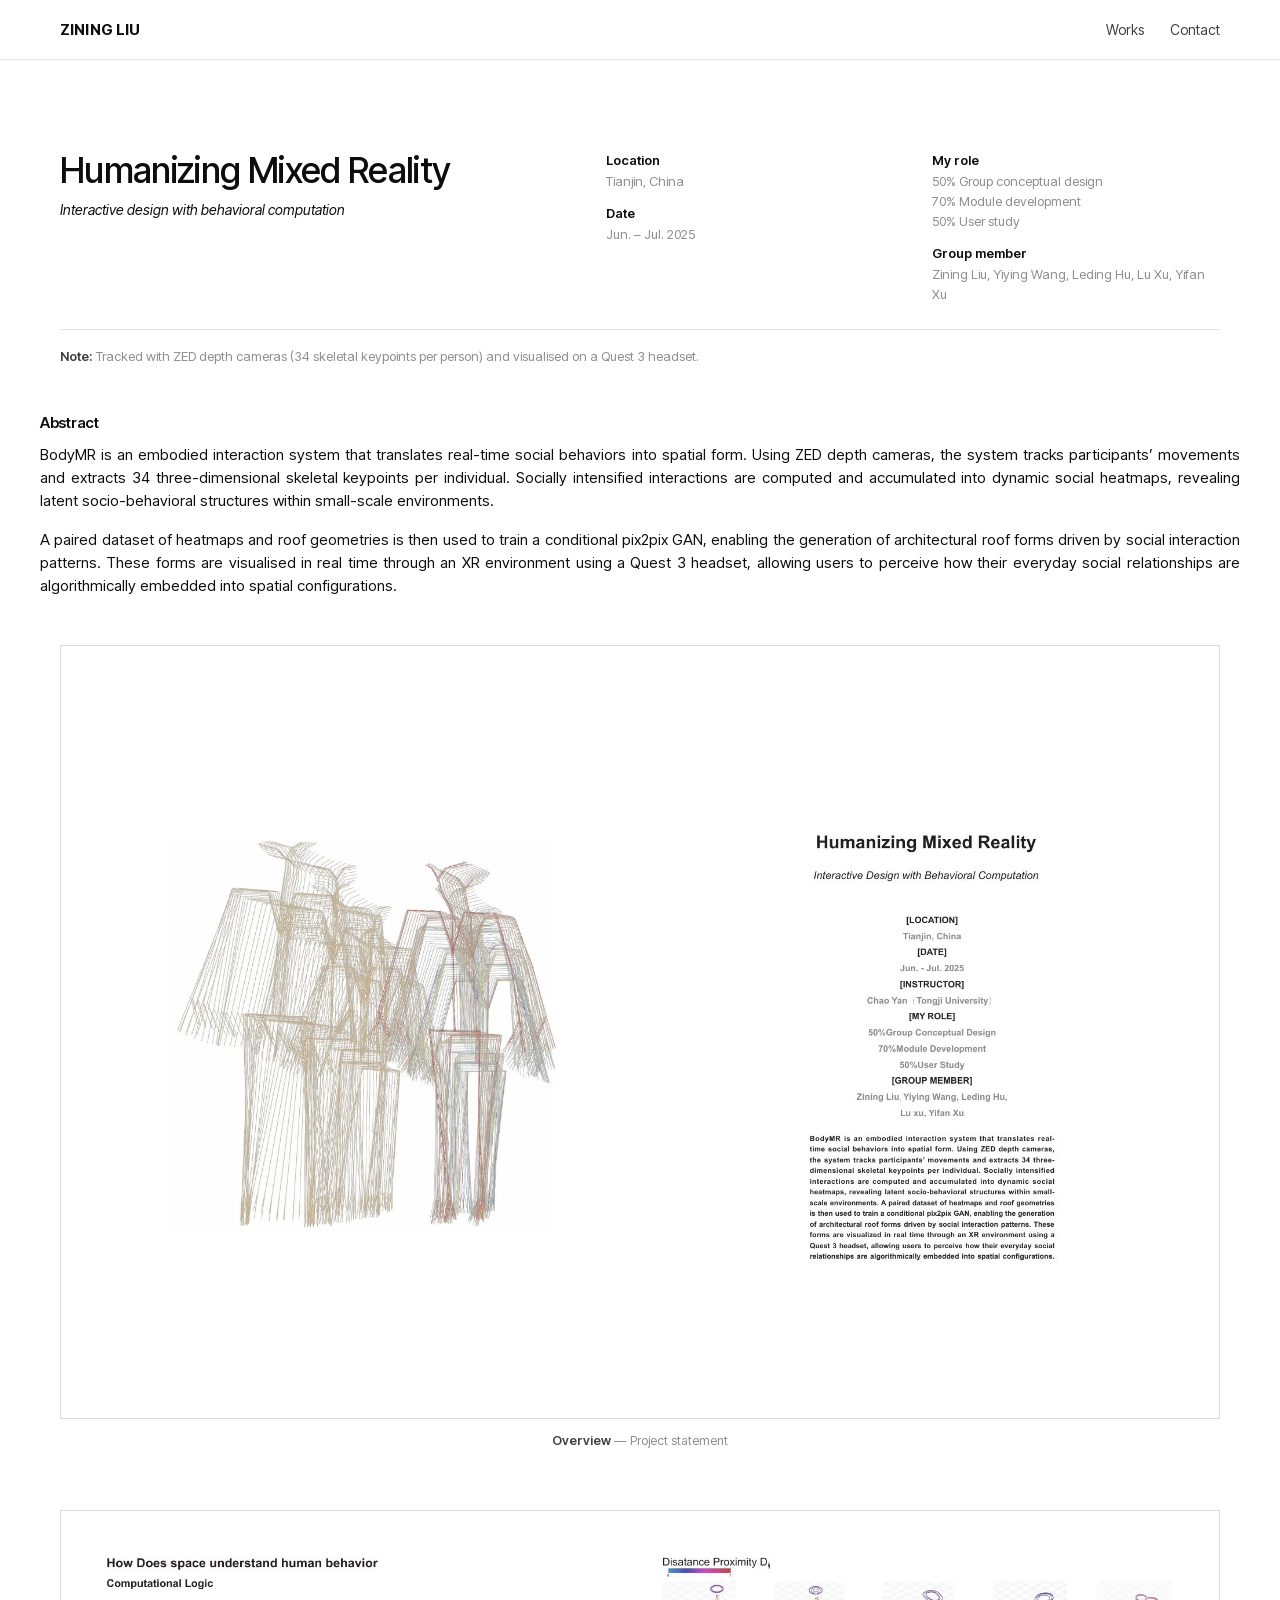
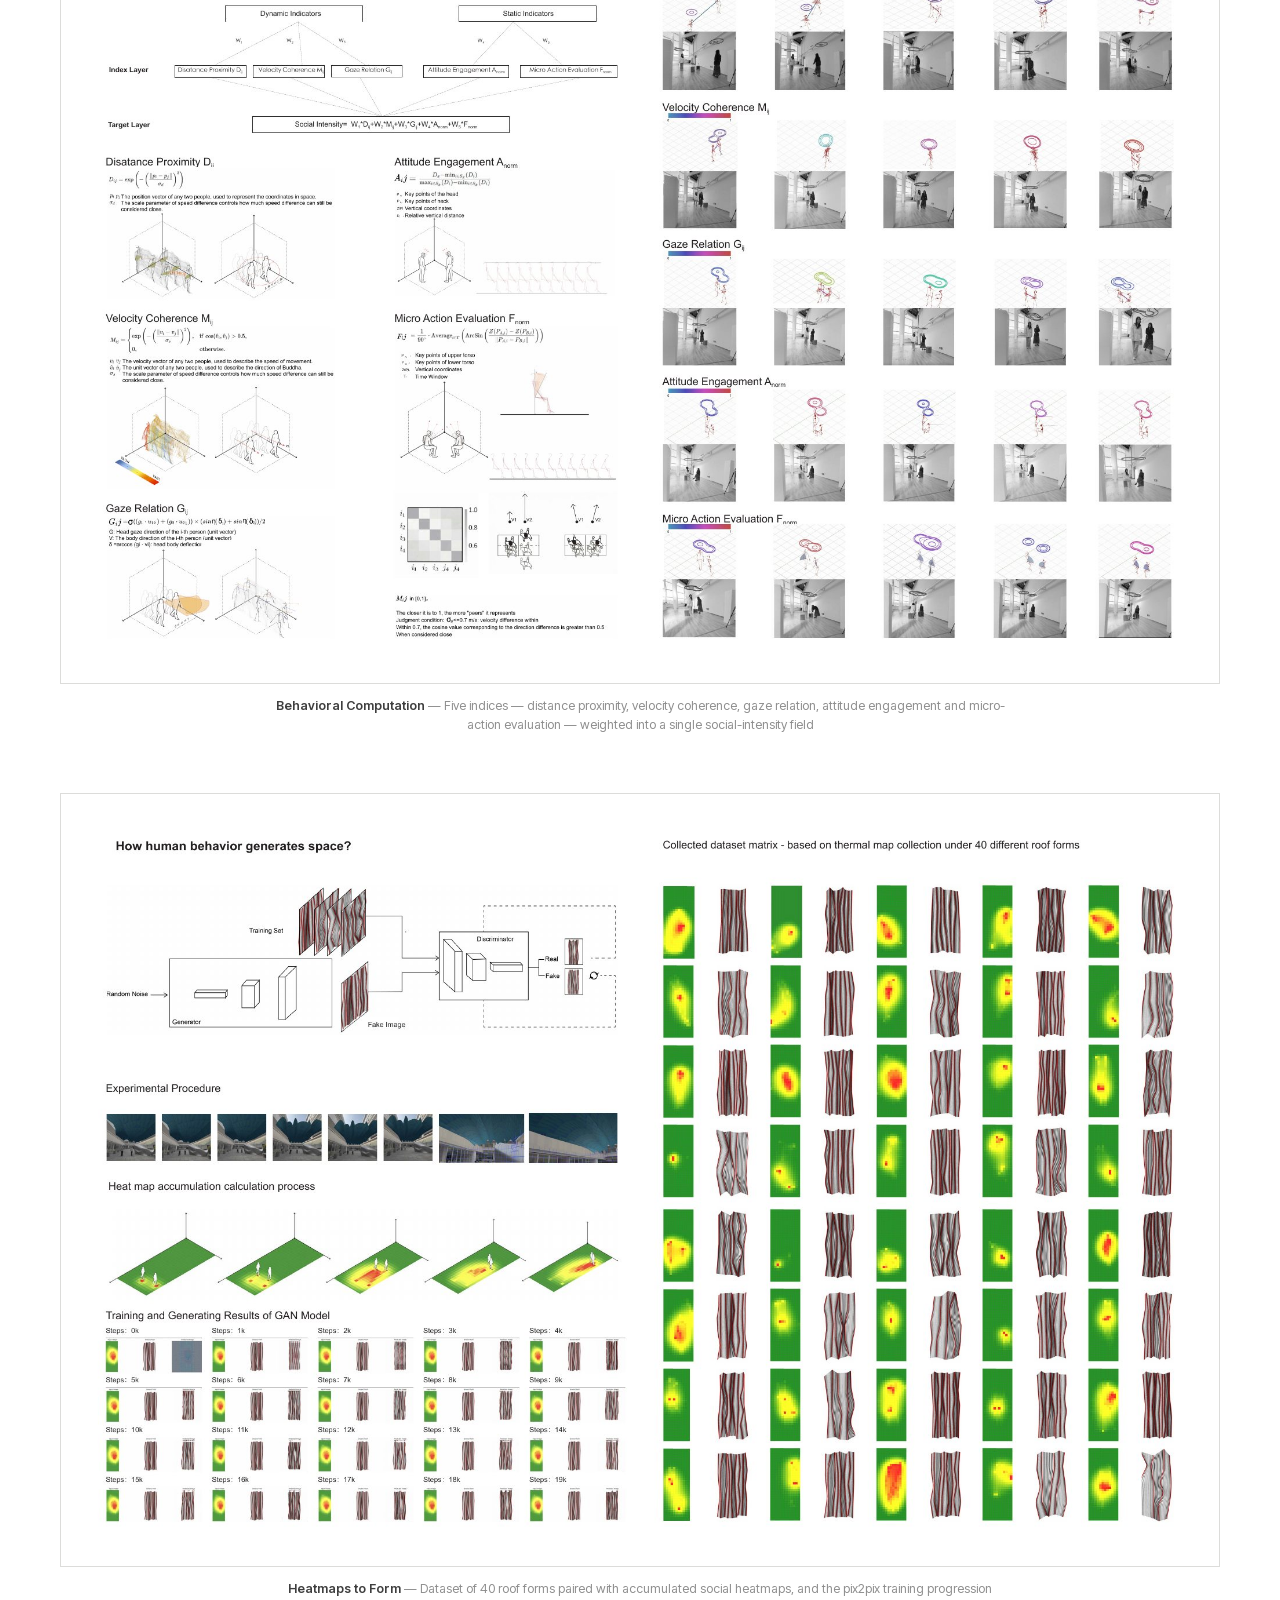
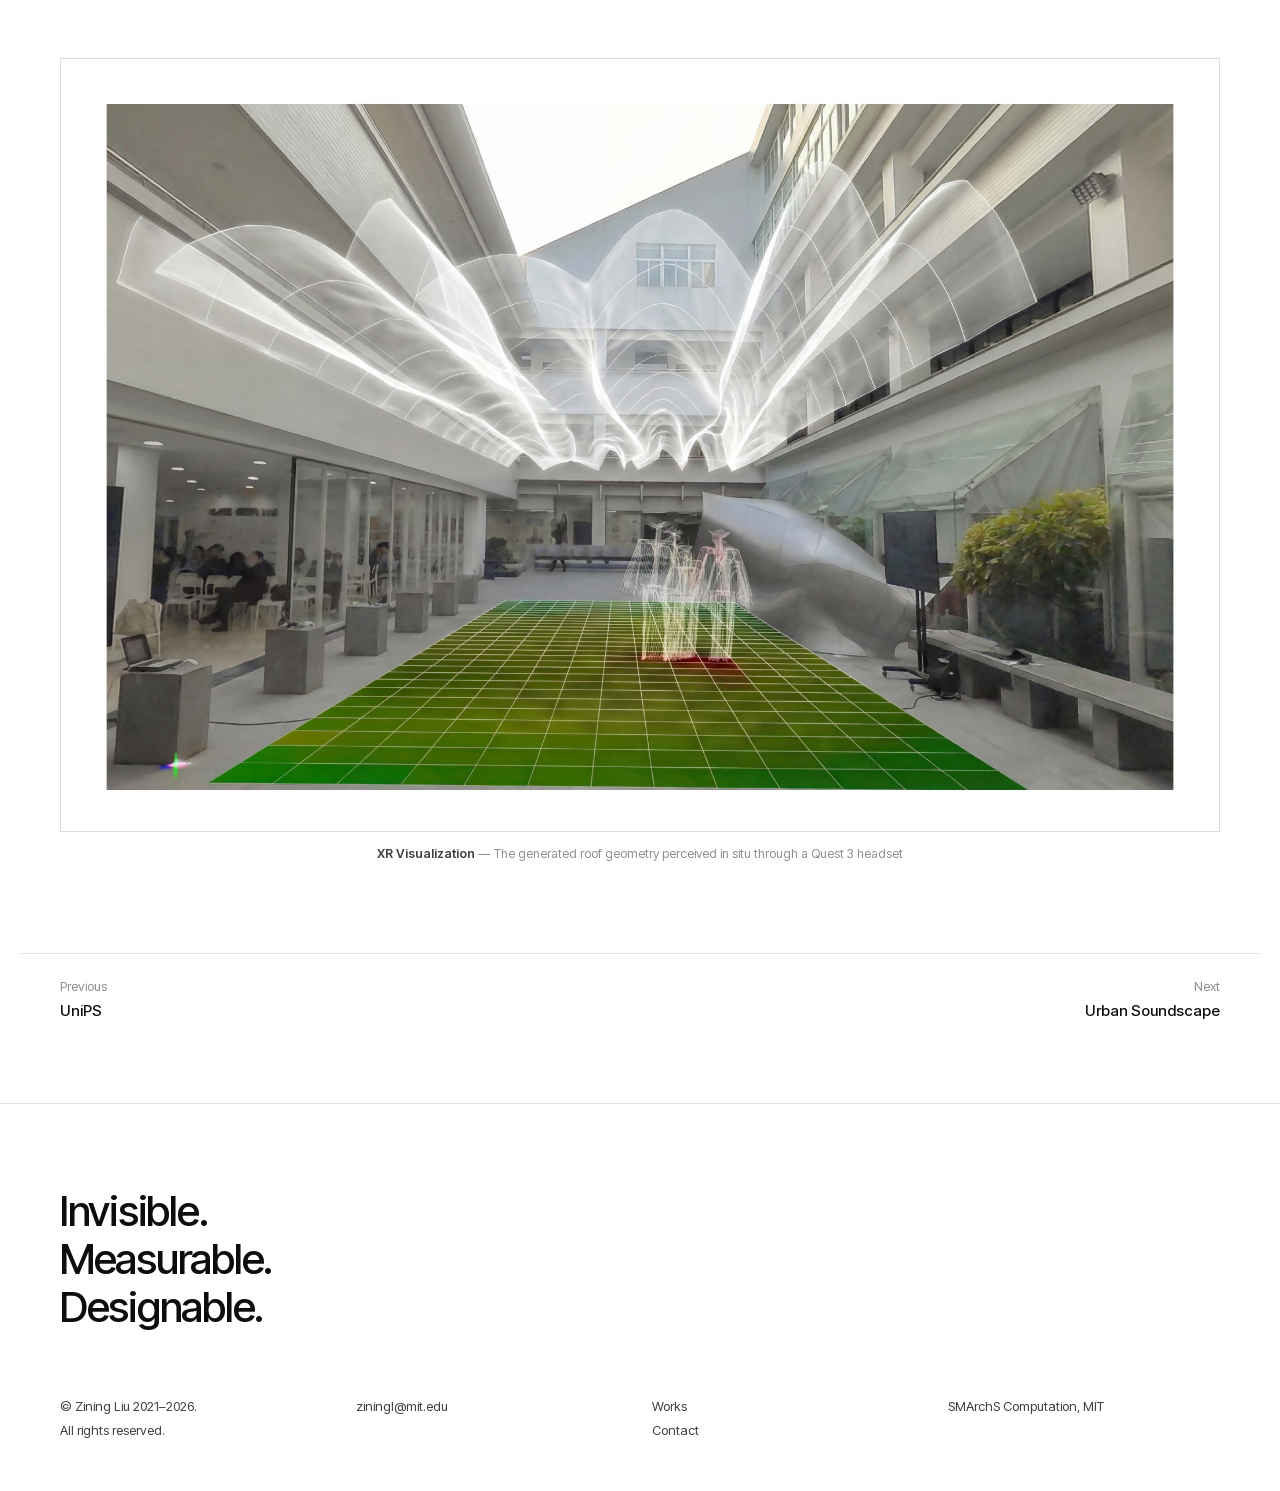
==== commit cd987f3b: "Drop the tags line from every project page Co-Authored-By: Claude Fable 5.1 <noreply@anthropic.com>" ====
--- a/bodymr.html
+++ b/bodymr.html
@@ -30,7 +30,6 @@
   <div>
     <h1>Humanizing Mixed Reality</h1>
     <p class="sub">Interactive design with behavioral computation</p>
-    <p class="tags">Behavioral computation, pix2pix GAN, mixed reality, depth sensing</p>
   </div>
   <dl>
       <dt>Location</dt><dd>Tianjin, China</dd>
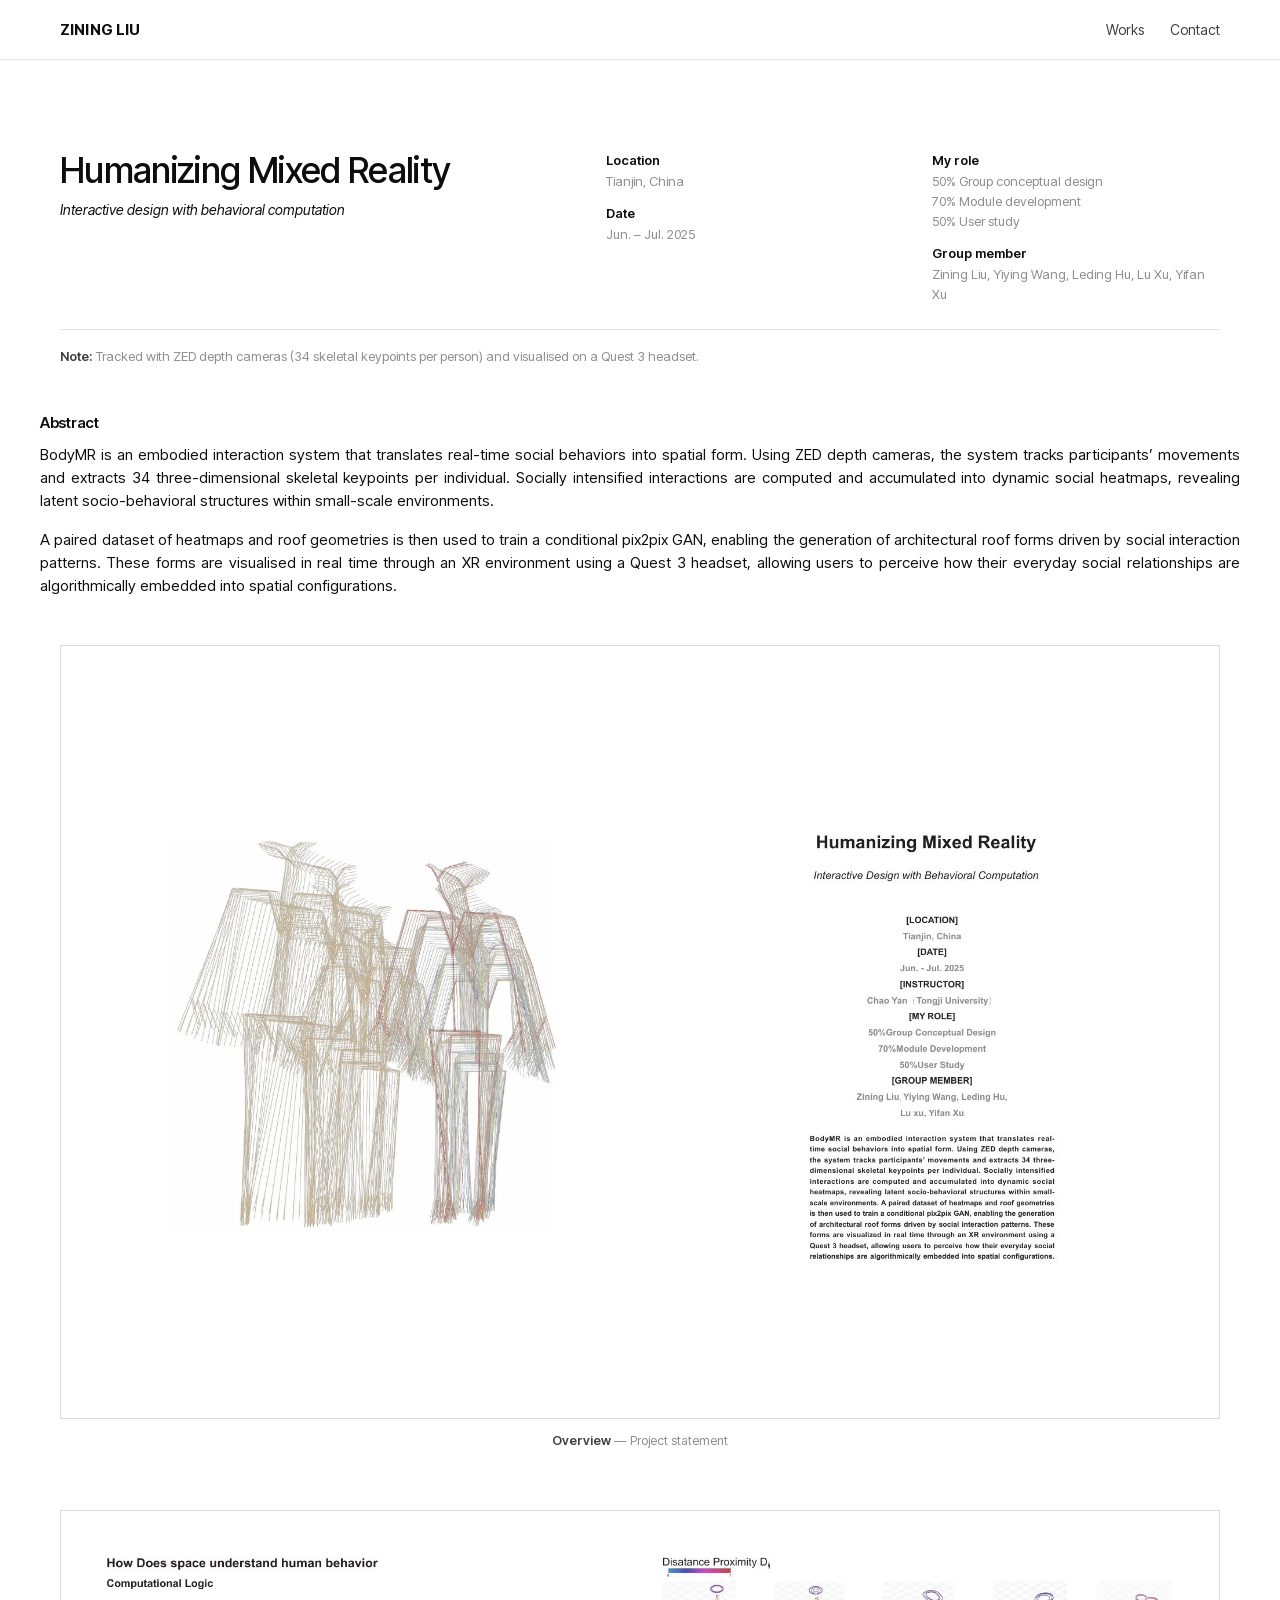
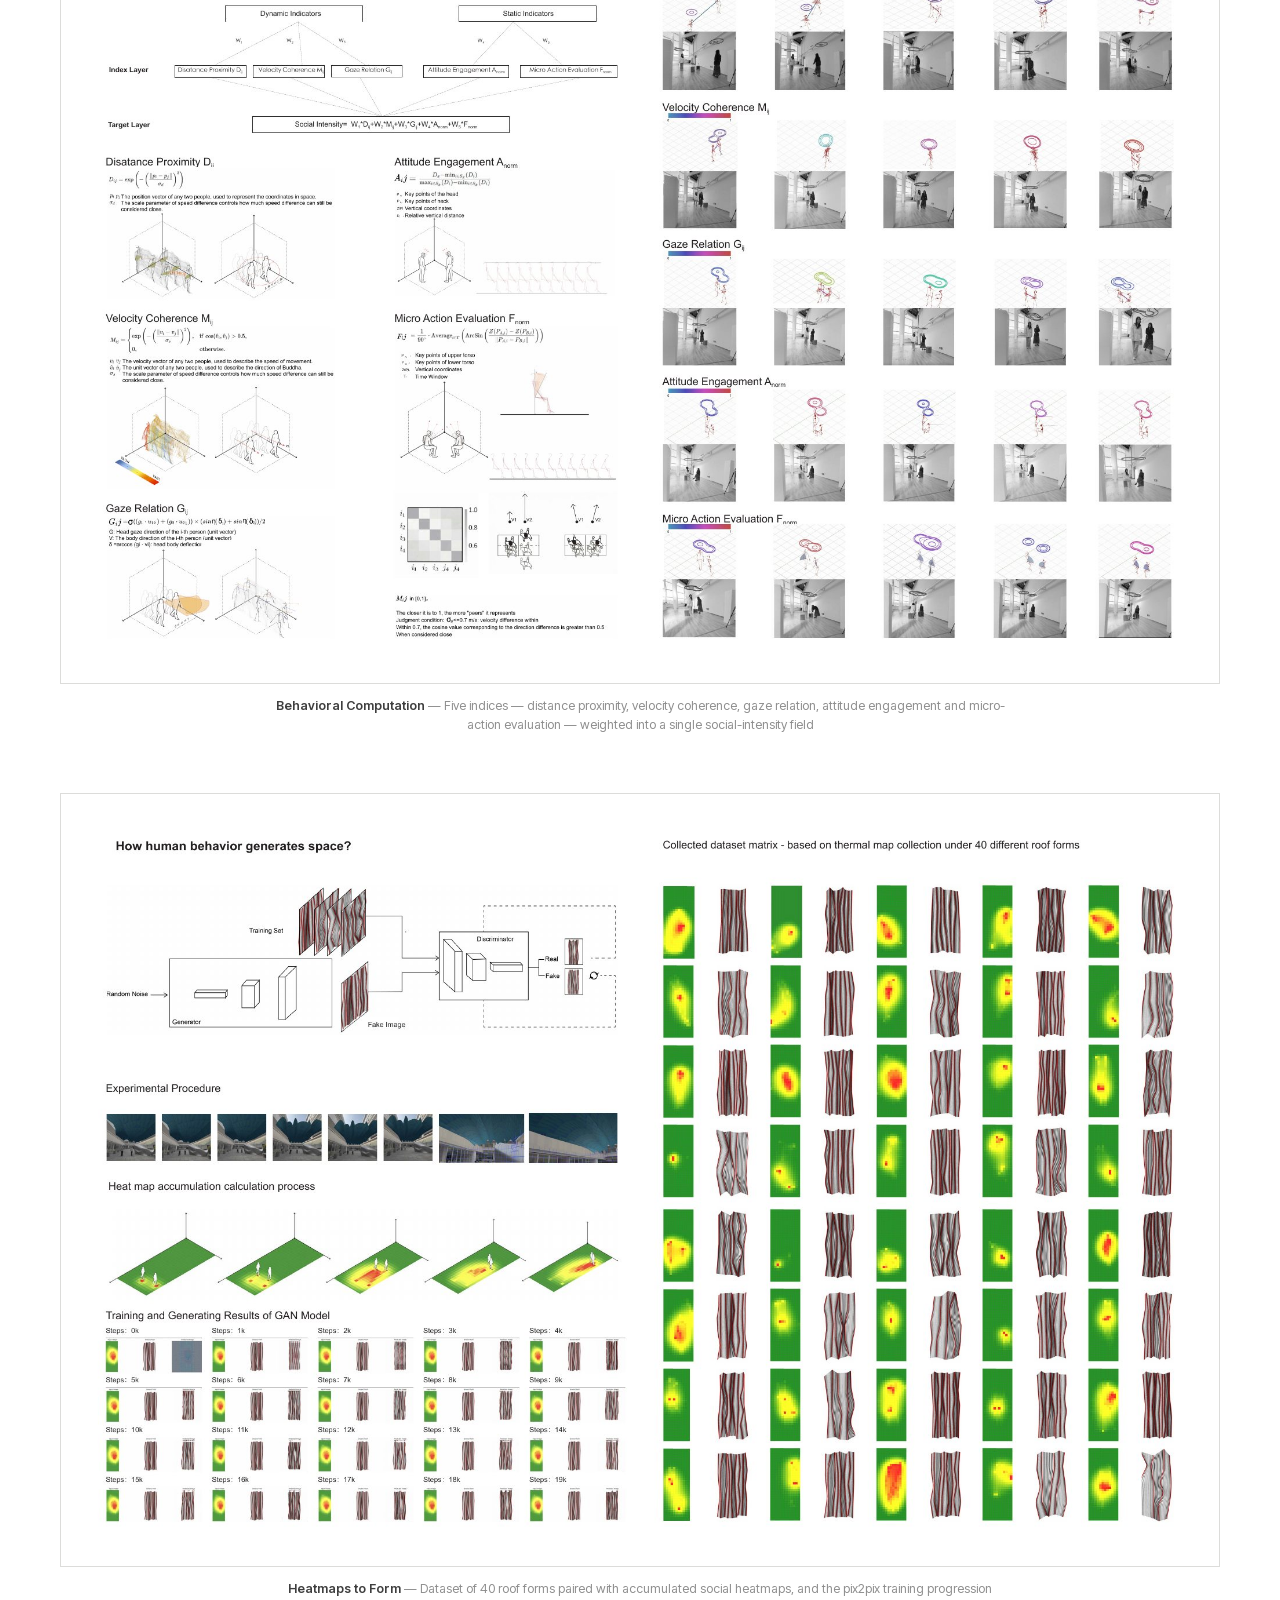
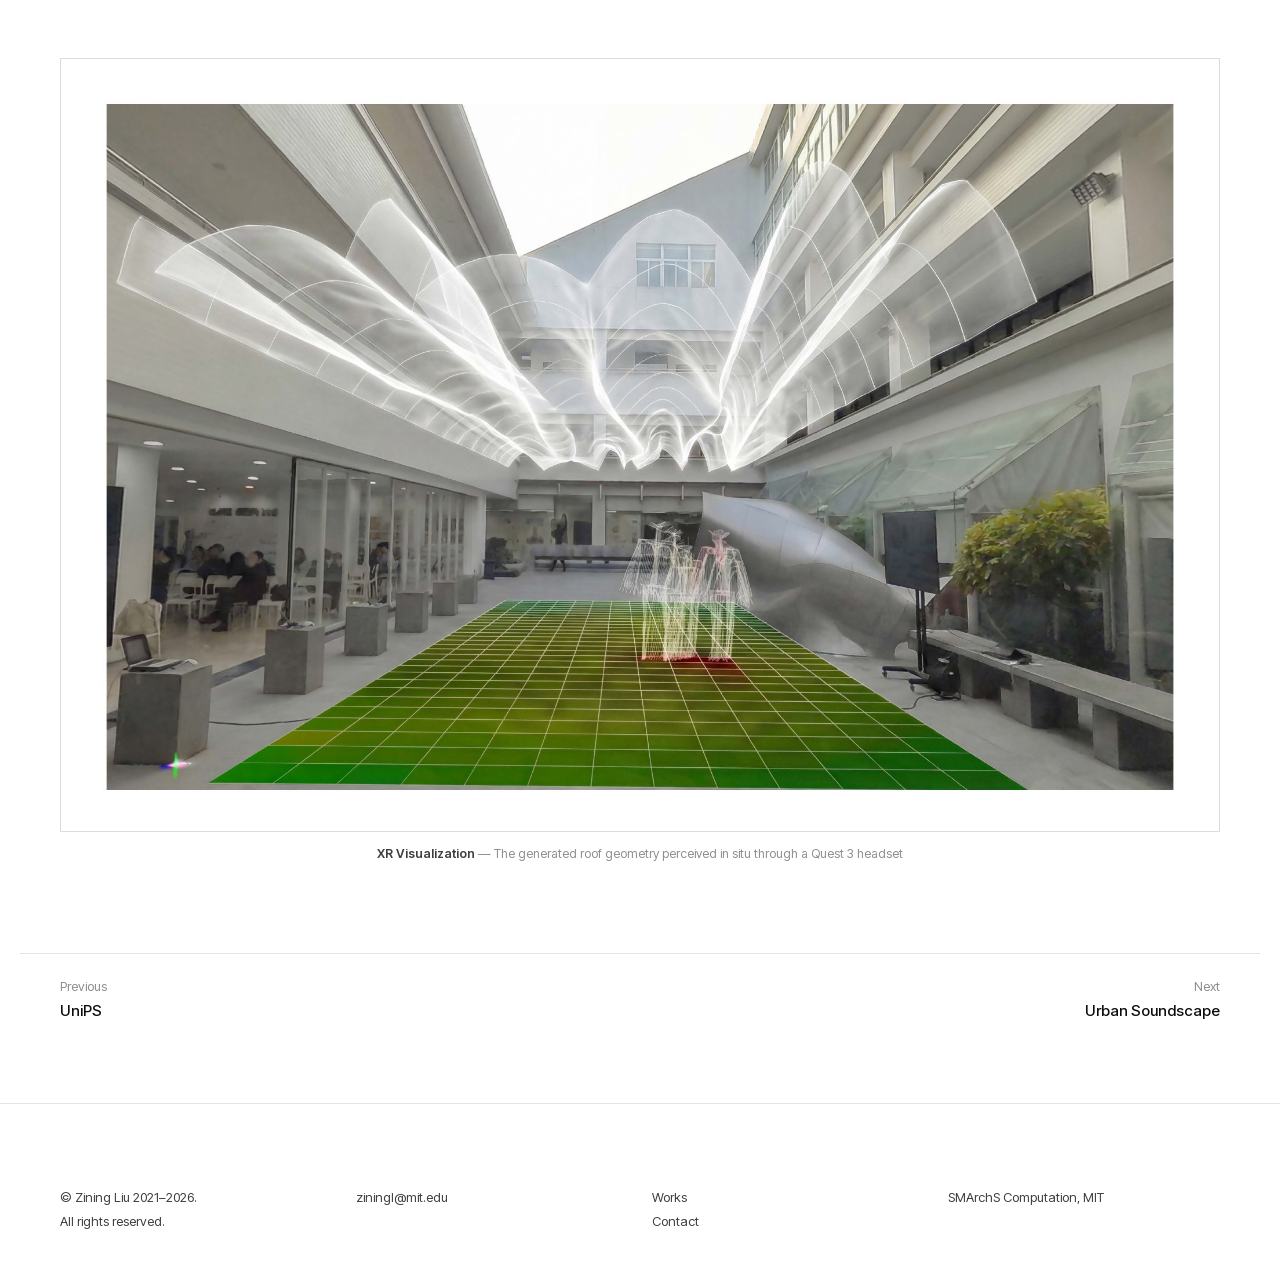
==== commit 9acdd0a7: "Footer: drop the tagline Co-Authored-By: Claude Fable 5.1 <noreply@anthropic.com>" ====
--- a/bodymr.html
+++ b/bodymr.html
@@ -89,7 +89,6 @@
 
 <footer class="foot">
   <div class="wrap">
-    <p class="statement">Invisible. Measurable. Designable.</p>
     <div class="foot__cols">
       <div>
         <span>&copy; Zining Liu 2021&ndash;2026.</span>
